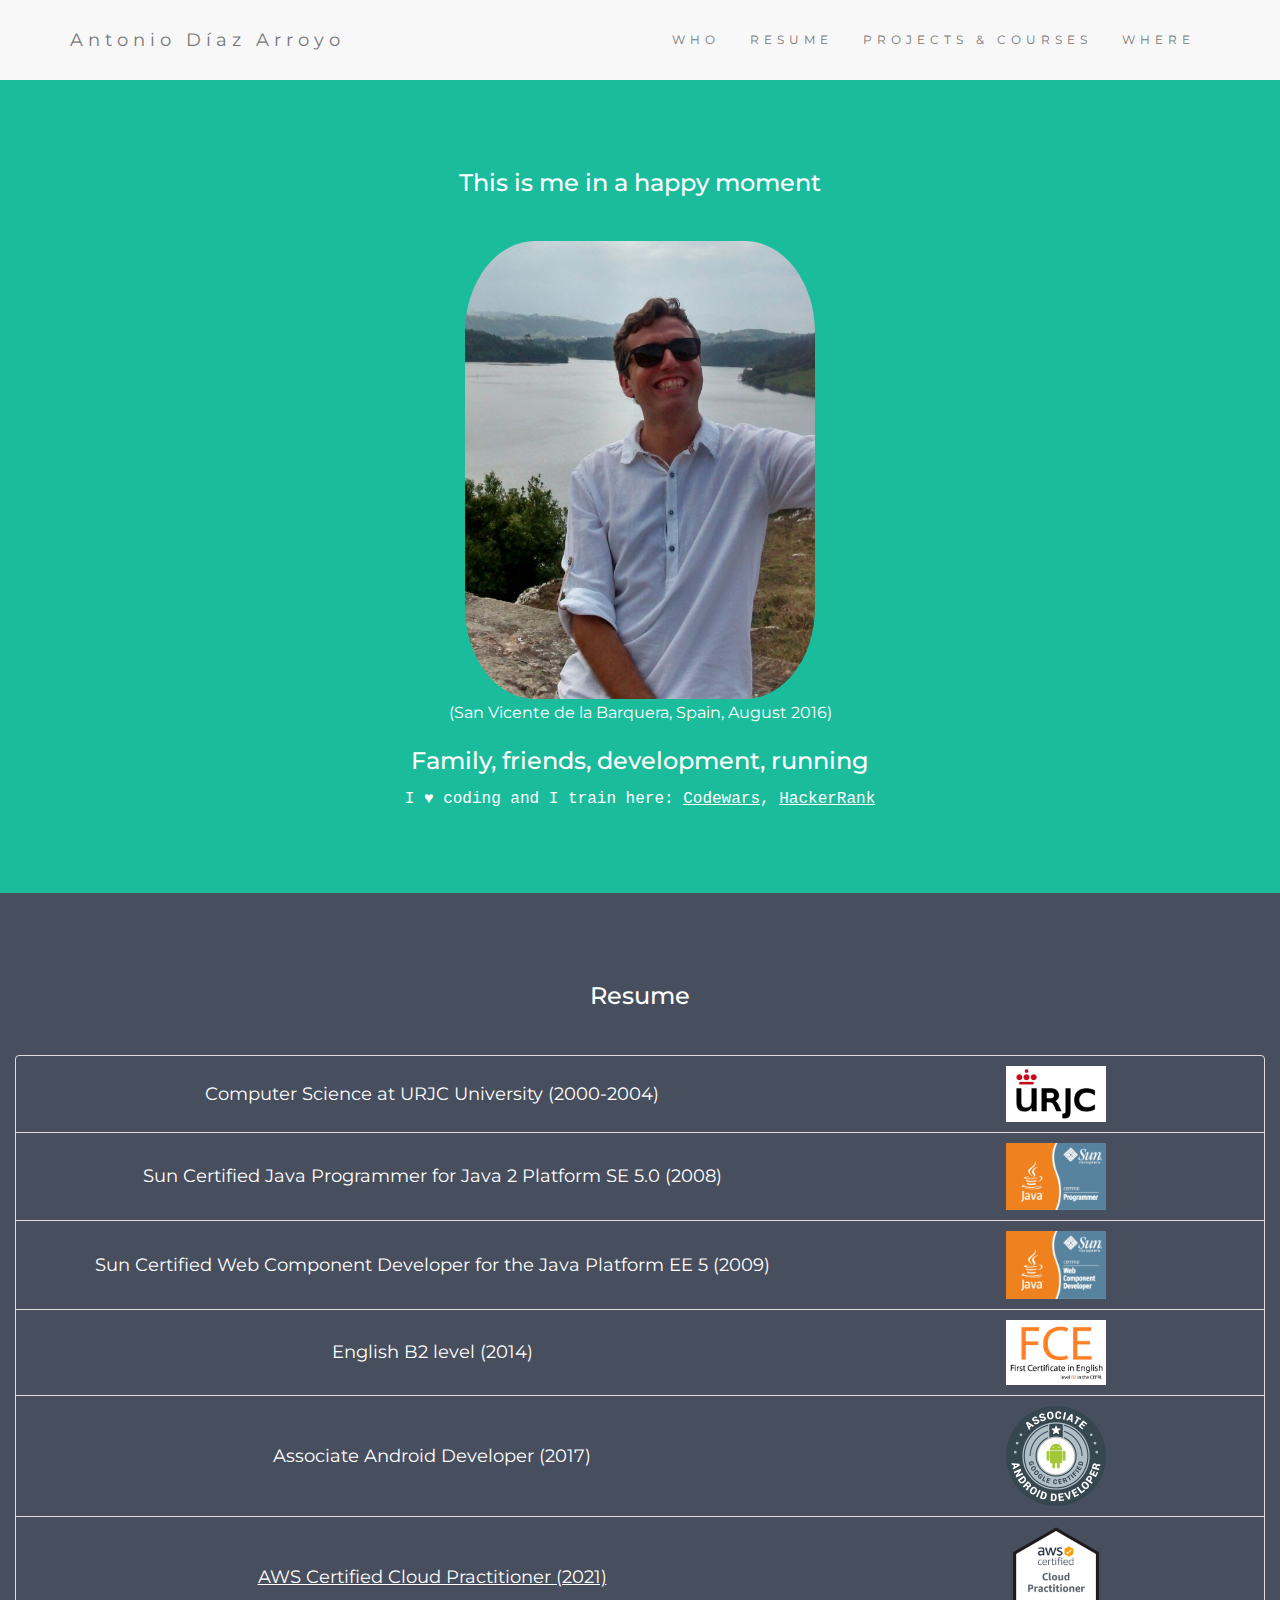
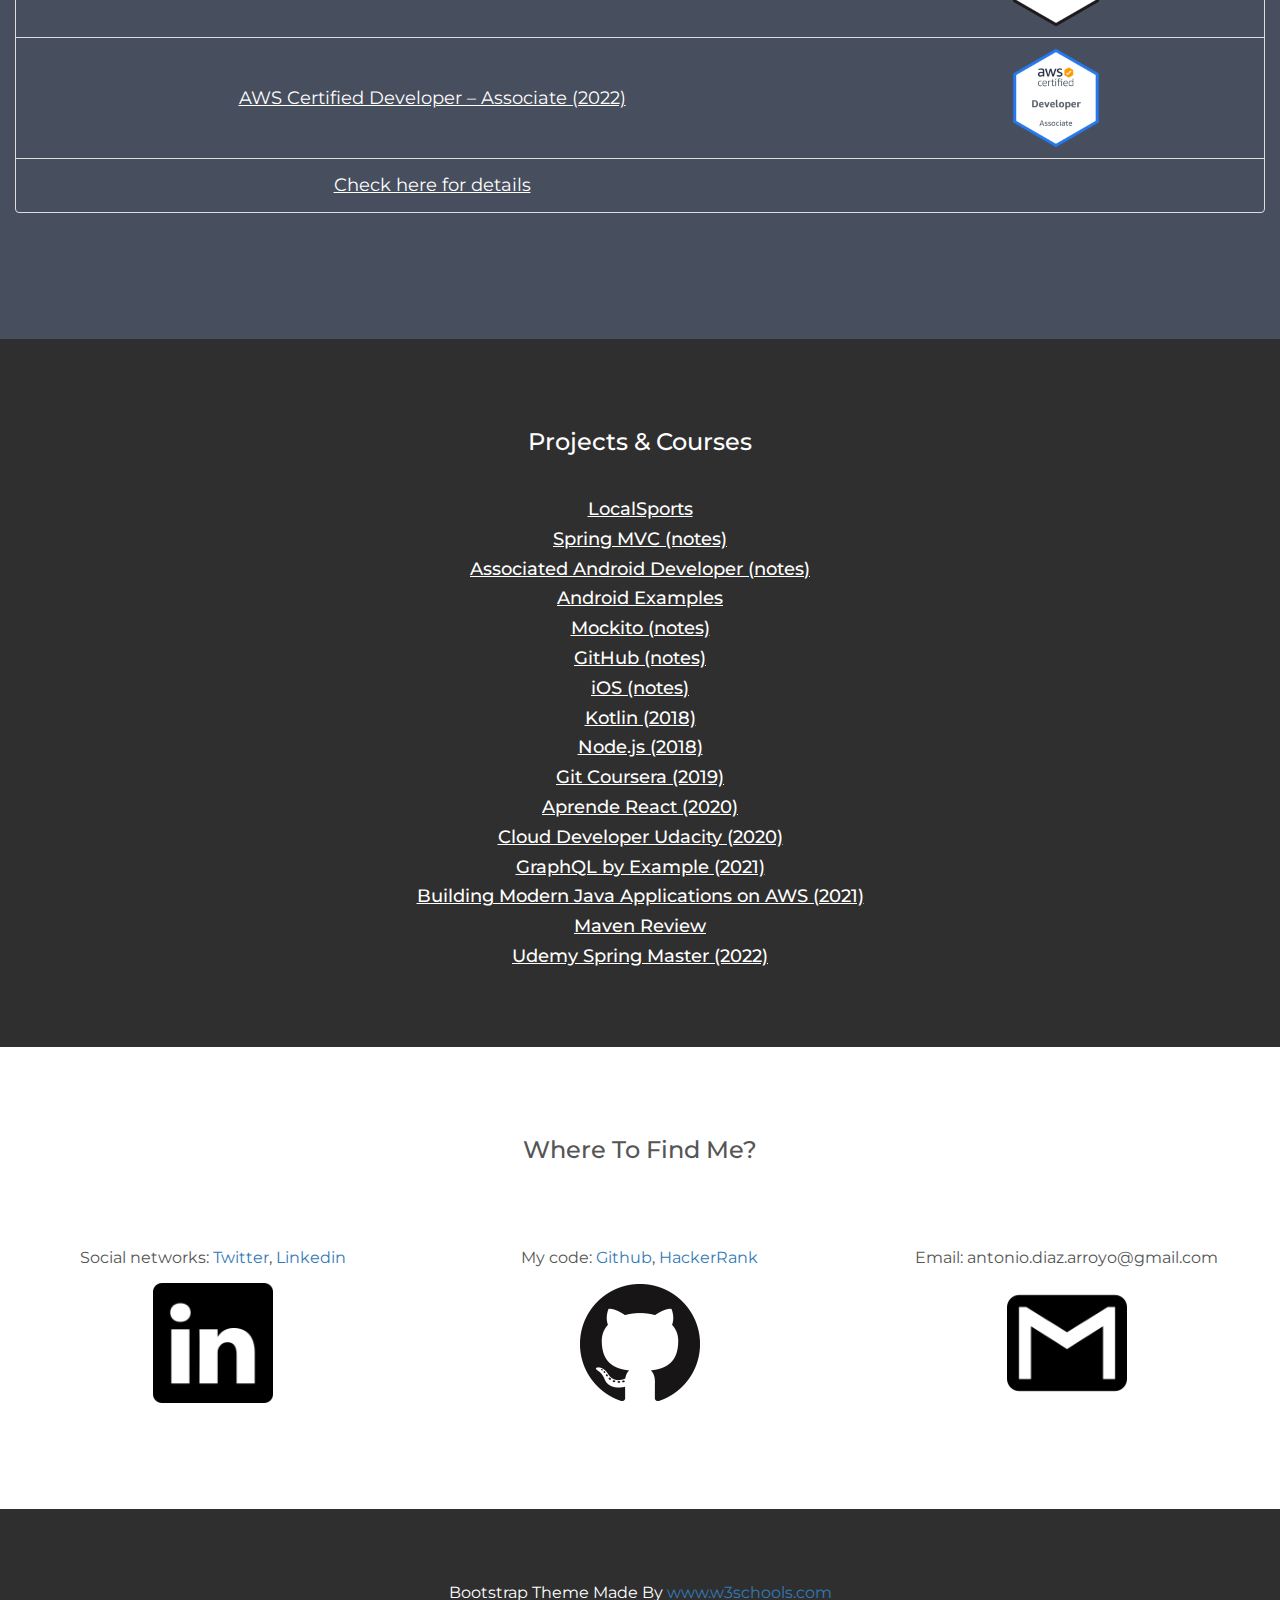
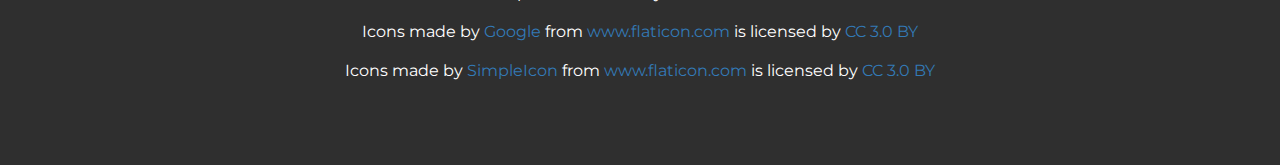
==== index.html @ 467b81cf "fix udemy spring master link" ====
<!DOCTYPE html>
<html lang="en">

<head>
    <!-- Theme Made By www.w3schools.com - No Copyright -->
    <title>Antonio Díaz Arroyo Website</title>
    <script async src="//pagead2.googlesyndication.com/pagead/js/adsbygoogle.js"></script>
    <script>
    (adsbygoogle = window.adsbygoogle || []).push({
        google_ad_client: "ca-pub-6123721817433371",
        enable_page_level_ads: true
    });
    </script>
    <meta charset="utf-8">
    <meta name="viewport" content="width=device-width, initial-scale=1">
    <link rel="stylesheet" href="https://maxcdn.bootstrapcdn.com/bootstrap/3.3.7/css/bootstrap.min.css">
    <link href="https://fonts.googleapis.com/css?family=Montserrat" rel="stylesheet">
    <script src="https://ajax.googleapis.com/ajax/libs/jquery/3.2.1/jquery.min.js"></script>
    <script src="https://maxcdn.bootstrapcdn.com/bootstrap/3.3.7/js/bootstrap.min.js"></script>
    <link rel="stylesheet" type="text/css" href="styles.css">
</head>

<body>
    <!-- Navbar -->
    <nav class="navbar navbar-default">
        <div class="container">
            <div class="navbar-header">
                <button type="button" class="navbar-toggle" data-toggle="collapse" data-target="#myNavbar">
                    <span class="icon-bar"></span>
                    <span class="icon-bar"></span>
                    <span class="icon-bar"></span>
                </button>
                <a class="navbar-brand" href="#">Antonio Díaz Arroyo</a>
            </div>
            <div class="collapse navbar-collapse" id="myNavbar">
                <ul class="nav navbar-nav navbar-right">
                    <li><a href="#div_who">WHO</a></li>
                    <li><a href="#div_what">RESUME</a></li>
                    <li><a href="#div_projects">PROJECTS & COURSES</a></li>
                    <li><a href="#div_where">WHERE</a></li>
                </ul>
            </div>
        </div>
    </nav>
    <!-- First Container -->
    <div id="div_who" class="container-fluid bg-1 text-center white_links">
        <h3 class="margin">This is me in a happy moment</h3>
        <img src="images/profile_picture.jpg" class="img-responsive img-circle margin"
             style="display:inline; border-radius: 20%; margin-bottom: 0px"
             width="350" height="350">
        <br>
        <p>(San Vicente de la Barquera, Spain, August 2016)</p>
        <h3>Family, friends, development, running</h3>
        <p style="font-family: 'Courier New'">
            I &hearts; coding and I train here: <a href="https://www.codewars.com/users/AntonioDiaz">Codewars</a>, <a href="https://www.hackerrank.com/a_diaz">HackerRank</a>
        </p>
    </div>
    <!-- Second Container -->
    <div id="div_what" class="container-fluid bg-2 text-center white_links">
        <h3 class="margin">Resume</h3>
        <ul class="list-group resume_font">
            <li class="list-group-item cv_list">
                <div class="row div_center">
                    <div class="col-sm-8">
                        Computer Science at URJC University (2000-2004)
                    </div>
                    <div class="col-sm-4">
                        <img src="images/urjc.png" class="img-responsive center-block" width="100px">
                    </div>
                </div>
            </li>
            <li class="list-group-item cv_list">
                <div class="row div_center">
                    <div class="col-sm-8">
                        Sun Certified Java Programmer for Java 2 Platform SE 5.0 (2008)
                    </div>
                    <div class="col-sm-4">
                        <a href="https://drive.google.com/open?id=0B4-1O-gXP830VDY4TW5RZGx3Z3M" target="_blank">
                            <img src="images/java_cert_prog.bmp" class="img-responsive center-block" width="100px">
                        </a>
                    </div>
                </div>
            </li>
            <li class="list-group-item cv_list">
                <div class="row div_center">
                    <div class="col-sm-8">
                        Sun Certified Web Component Developer
                        for the Java Platform EE 5 (2009)
                    </div>
                    <div class="col-sm-4">
                        <a href="https://drive.google.com/open?id=0B4-1O-gXP830SGJudm5mZGZlOFk" target="_blank">
                            <img src="images/java_cert_web_comp_dev.bmp" class="img-responsive center-block" width="100px">
                        </a>
                    </div>
                </div>
            </li>
            <li class="list-group-item cv_list">
                <div class="row div_center">
                    <div class="col-sm-8">
                        English B2 level (2014)
                    </div>
                    <div class="col-sm-4">
                        <img src="images/fce.png" class="img-responsive center-block" width="100px">
                    </div>
                </div>
            </li>
            <li class="list-group-item cv_list">
                <div class="row div_center">
                    <div class="col-sm-8">
                        Associate Android Developer (2017)
                    </div>
                    <div class="col-sm-4">
                        <a href="http://bcert.me/suwfwzlp" target="_blank">
                            <img src="images/assciate_android_developer.png" class="img-responsive center-block" width="100px">
                        </a>
                    </div>
                </div>
            </li>
            <li class="list-group-item cv_list">
                <div class="row div_center">
                    <div class="col-sm-8">
                        <a href="https://www.credly.com/badges/2a032799-9e9b-44e2-b379-be93ff7121c8/public_url">AWS Certified Cloud Practitioner (2021)</a>
                    </div>
                    <div class="col-sm-4">
                        <img src="images/aws-certified-cloud-practitioner.png" class="img-responsive center-block" width="100px">
                    </div>
                </div>
            </li>
            <li class="list-group-item cv_list">
                <div class="row div_center">
                    <div class="col-sm-8">
                        <a href="https://www.credly.com/badges/4427da2f-9405-4e1a-80cd-5ffe553f4848/public_url">AWS Certified Developer – Associate (2022)</a>
                    </div>
                    <div class="col-sm-4">
                        <img src="images/aws-certified-developer-associate.png" class="img-responsive center-block" width="100px">
                    </div>
                </div>
            </li>
            <li class="list-group-item cv_list">
                <div class="row div_center">
                    <div class="col-sm-8">
                        <a href="cv.pdf">Check here for details</a>
                    </div>
                    <div class="col-sm-4">
                        &nbsp;
                    </div>
                </div>
            </li>                      
        </ul>
        <br>
    </div>
    <!-- Container Projects (Grid) -->
    <div id="div_projects" class="container-fluid bg-projects text-center white_links">
        <h3 class="margin text-center">Projects & Courses</h3>
        <p class="margin_block">
            <h4><a href="LocalSports/index.html">LocalSports</a></h4>
            <h4><a href="https://github.com/AntonioDiaz/examples.spring.mvc/wiki">Spring MVC (notes)</a></h4>
            <h4><a href="https://docs.google.com/document/d/e/2PACX-1vRxyKz7JZr70fvjS-gMFJjdcSfFUg64CRs3XLpKIygWcyyKo75hzY0Xgymzr8i7oaagCOzqo6fOFj4Y/pub">Associated Android Developer (notes)</a></h4>
            <h4><a href="https://docs.google.com/document/d/e/2PACX-1vSgL2GRO6WCUCGNZxjcmLeSZcXKY33s7leLYFCTfwX3MXFtWmH7D2EjUzKc26t--ewJURPYFoyOQOob/pub">Android Examples</a></h4>
            <h4><a href="https://github.com/AntonioDiaz/mockito.tutorial">Mockito (notes)</a></h4>
            <h4><a href="https://docs.google.com/document/d/12-YMEqn2FN8yHJ0V6eQAyJEPsJybO87DR8tXx3xfuhI/pub">GitHub (notes)</a></h4>
            <h4><a href="https://docs.google.com/document/d/e/2PACX-1vTCp4U8qLULc7-Vye6Fs0Icb41n-fr9v-P-wMENNqYOsFaaMl7x-lCky5YWKJyRJE27Nh3bomVxE5FB/pub">iOS (notes)</a></h4>
            <h4><a href="https://github.com/AntonioDiaz/kotlin_udacity">Kotlin (2018)</a></h4>
            <h4><a href="https://github.com/AntonioDiaz/Curso-Node.js-para-desarrolladores-Front-end_ed5/blob/master/README.md">Node.js (2018)</a></h4>
            <h4><a href="https://github.com/AntonioDiaz/antoniodiaz.github.io/blob/master/notes/coursera_git.md">Git Coursera (2019)</a>
            <h4><a href="https://github.com/AntonioDiaz/aprende_react/blob/master/README.md">Aprende React (2020)</a>
            <h4><a href="https://github.com/AntonioDiaz/cloud_developer/blob/master/README.md">Cloud Developer Udacity (2020)</a>
            <h4><a href="https://github.com/AntonioDiaz/graphql_by_example">GraphQL by Example (2021)</a>
            <h4><a href="https://github.com/AntonioDiaz/coursera_aws">Building Modern Java Applications on AWS (2021)</a></h4>
            <h4><a href="https://github.com/AntonioDiaz/antoniodiaz.github.io/blob/master/notes/maven.md">Maven Review</a></h4>
            <h4><a href="https://github.com/AntonioDiaz/antoniodiaz.github.io/blob/master/notes/udemy_spring_master.md">Udemy Spring Master (2022)</a></h4>            
        </p>
    </div>
    <!-- Third Container (Grid) -->
    <div id="div_where" class="container-fluid bg-3 text-center">
        <h3 class="margin">Where To Find Me?</h3>
        <br>
        <div class="row">
            <div class="col-sm-4 text-center">
                <p>
                    Social networks: <a href="https://twitter.com/dev_adiaz" target="_blank">Twitter</a>, <a href="https://www.linkedin.com/in/antonio-dev/" target="_blank">Linkedin</a>
                </p>
                <a href="https://www.linkedin.com/in/antonio-dev/" target="_blank"><img src="images/linkedin-logo.png" style="width:120px" alt="Image"></a>
                <br>
                <br>
            </div>
            <div class="col-sm-4">
                <p>My code: <a href="https://github.com/AntonioDiaz" target="_blank">Github</a>, <a href="https://www.hackerrank.com/a_diaz" target="_blank">HackerRank</a></p>
                <a href="https://github.com/AntonioDiaz" target="_blank"><img src="images/Octocat.png" style="width:120px" alt="Image"></a>
                <br>
                <br>
            </div>
            <div class="col-sm-4">
                <p>Email: antonio.diaz.arroyo@gmail.com</p>
                    <img src="images/gmail-logo.png" style="width:120px" alt="Image">
                <br>
                <br>
            </div>
        </div>
    </div>
    <!-- Footer -->
    <footer class="container-fluid bg-4 text-center">
        <p>Bootstrap Theme Made By <a href="https://www.w3schools.com">www.w3schools.com</a></p>
        <p>Icons made by <a href="https://www.flaticon.com/authors/google" title="Google">Google</a> from <a href="https://www.flaticon.com/" title="Flaticon">www.flaticon.com</a> is licensed by <a href="http://creativecommons.org/licenses/by/3.0/" title="Creative
  Commons BY 3.0" target="_blank">CC 3.0 BY</a></p>
        <p>Icons made by <a href="https://www.flaticon.com/authors/simpleicon" title="SimpleIcon">SimpleIcon</a> from <a href="https://www.flaticon.com/" title="Flaticon">www.flaticon.com</a> is licensed by <a href="http://creativecommons.org/licenses/by/3.0/" title="Creative Commons BY 3.0" target="_blank">CC 3.0 BY</a></p>
    </footer>
</body>

</html>
---- styles.css ----
body {
        font: 20px Montserrat, sans-serif;
        line-height: 1.8;
        color: #f5f6f7;
    }

    p {
        font-size: 16px;
    }

    .margin {
        margin-bottom: 45px;
    }

    .margin_block {
        margin-left: 5%;
        margin-right: 5%;
    }

    .bg-1 {
        background-color: #1abc9c;
        /* Green */
        color: #ffffff;
    }

     .bg-1_localsports {
        background-color: #0061a8;
        /* Green */
        color: #ffffff;
    }

    .bg-2 {
        background-color: #474e5d;
        /* Dark Blue */
        color: #ffffff;
    }

    .bg-3 {
        background-color: #ffffff;
        /* White */
        color: #555555;
    }

    .bg-4 {
        background-color: #2f2f2f;
        /* Black Gray */
        color: #fff;
    }

    .bg-projects {
        background-color: #2f2f2f;
        /* Black Gray */
        color: #fff;
    }

    .container-fluid {
        padding-top: 70px;
        padding-bottom: 70px;
    }

    .navbar {
        padding-top: 15px;
        padding-bottom: 15px;
        border: 0;
        border-radius: 0;
        margin-bottom: 0;
        font-size: 12px;
        letter-spacing: 5px;
    }

    .navbar-nav li a:hover {
        color: #1abc9c !important;
    }

    .resume_font {
        font-size: large;
    }

    .white_links a:link {
        color: #ffffff;
        background-color: transparent;
        text-decoration: underline;
    }

    .white_links a:visited {
        color: #ffffff;
        background-color: transparent;
        text-decoration: underline;
    }

    .white_links a:hover {
        color: #ffffff;
        background-color: transparent;
        text-decoration: underline;
    }

    .white_links a:active {
        color: #ffffff;
        background-color: transparent;
        text-decoration: underline;
    }

    .cv_list {
        background-color: transparent;
    }

    .image_centered {
        margin-left: auto; margin-right: auto; display: block;
    }

    .div_center {
        display: flex;
        align-items: center;
    }
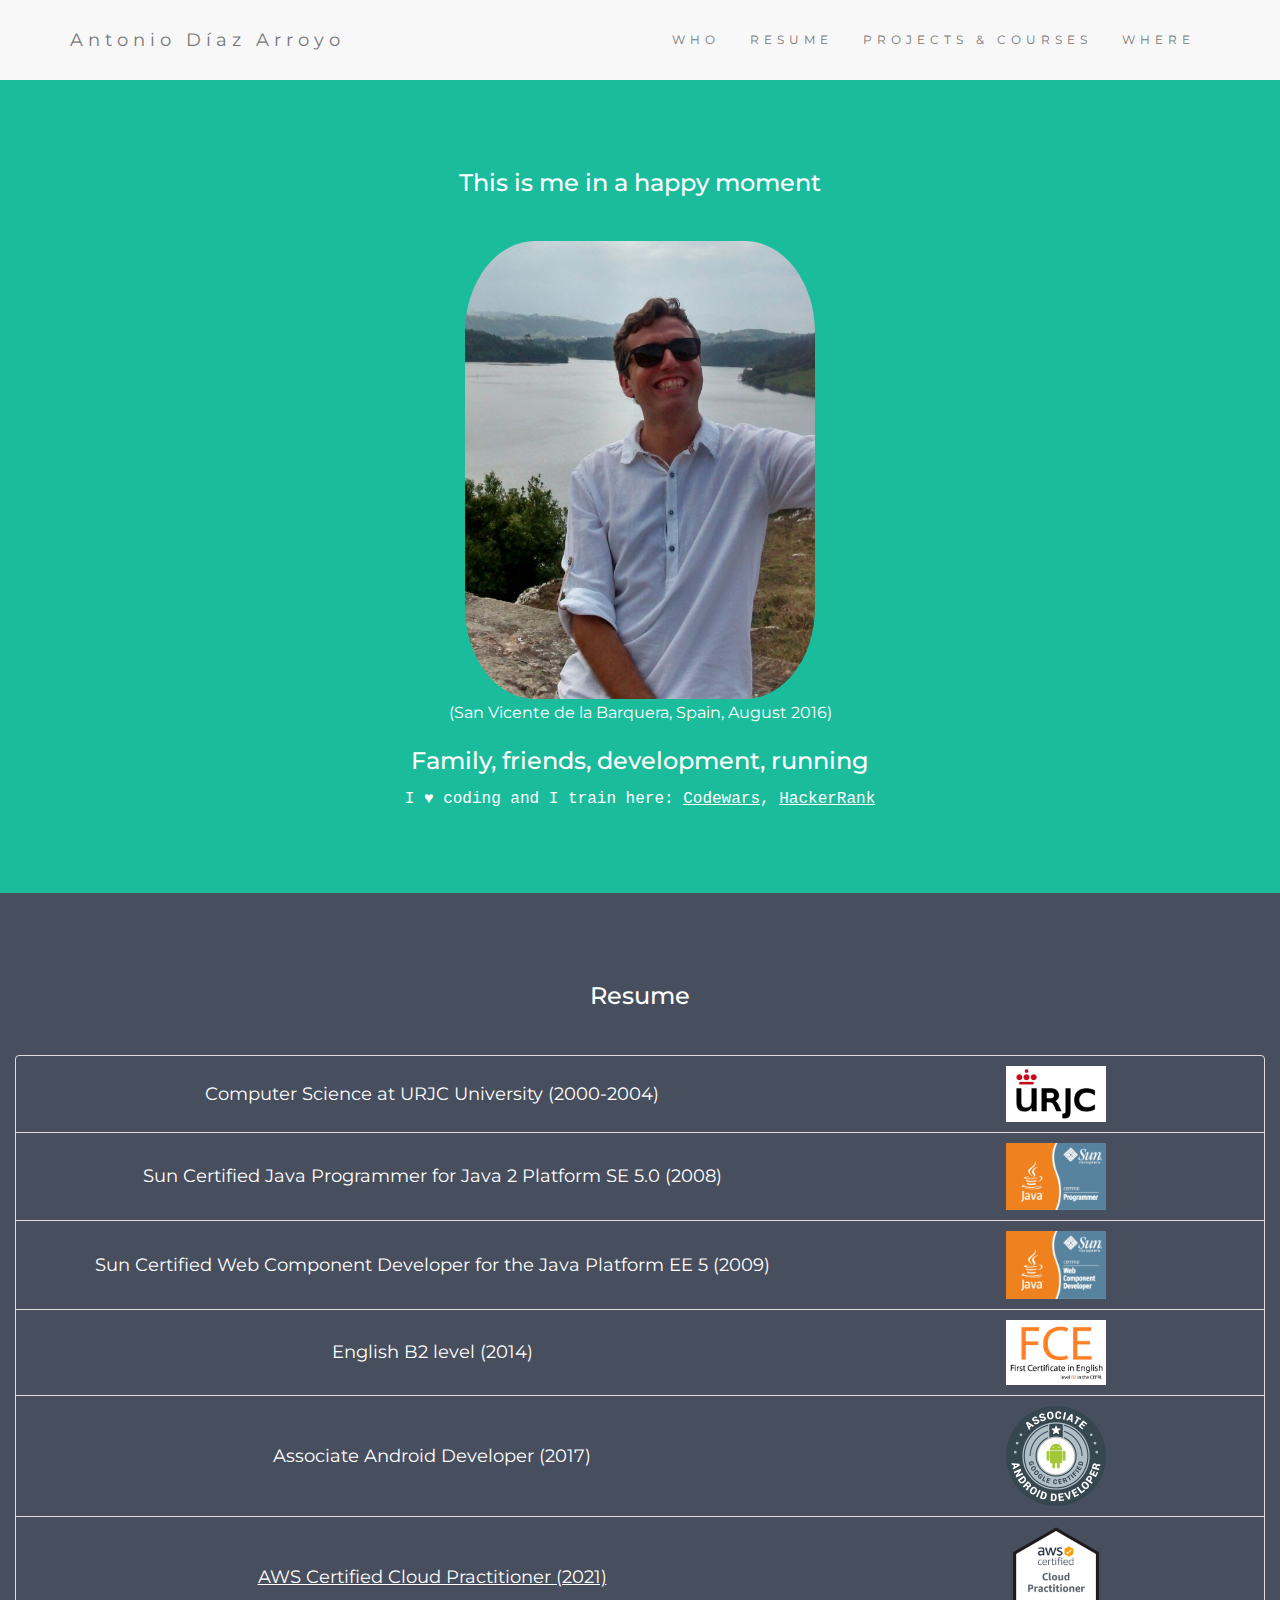
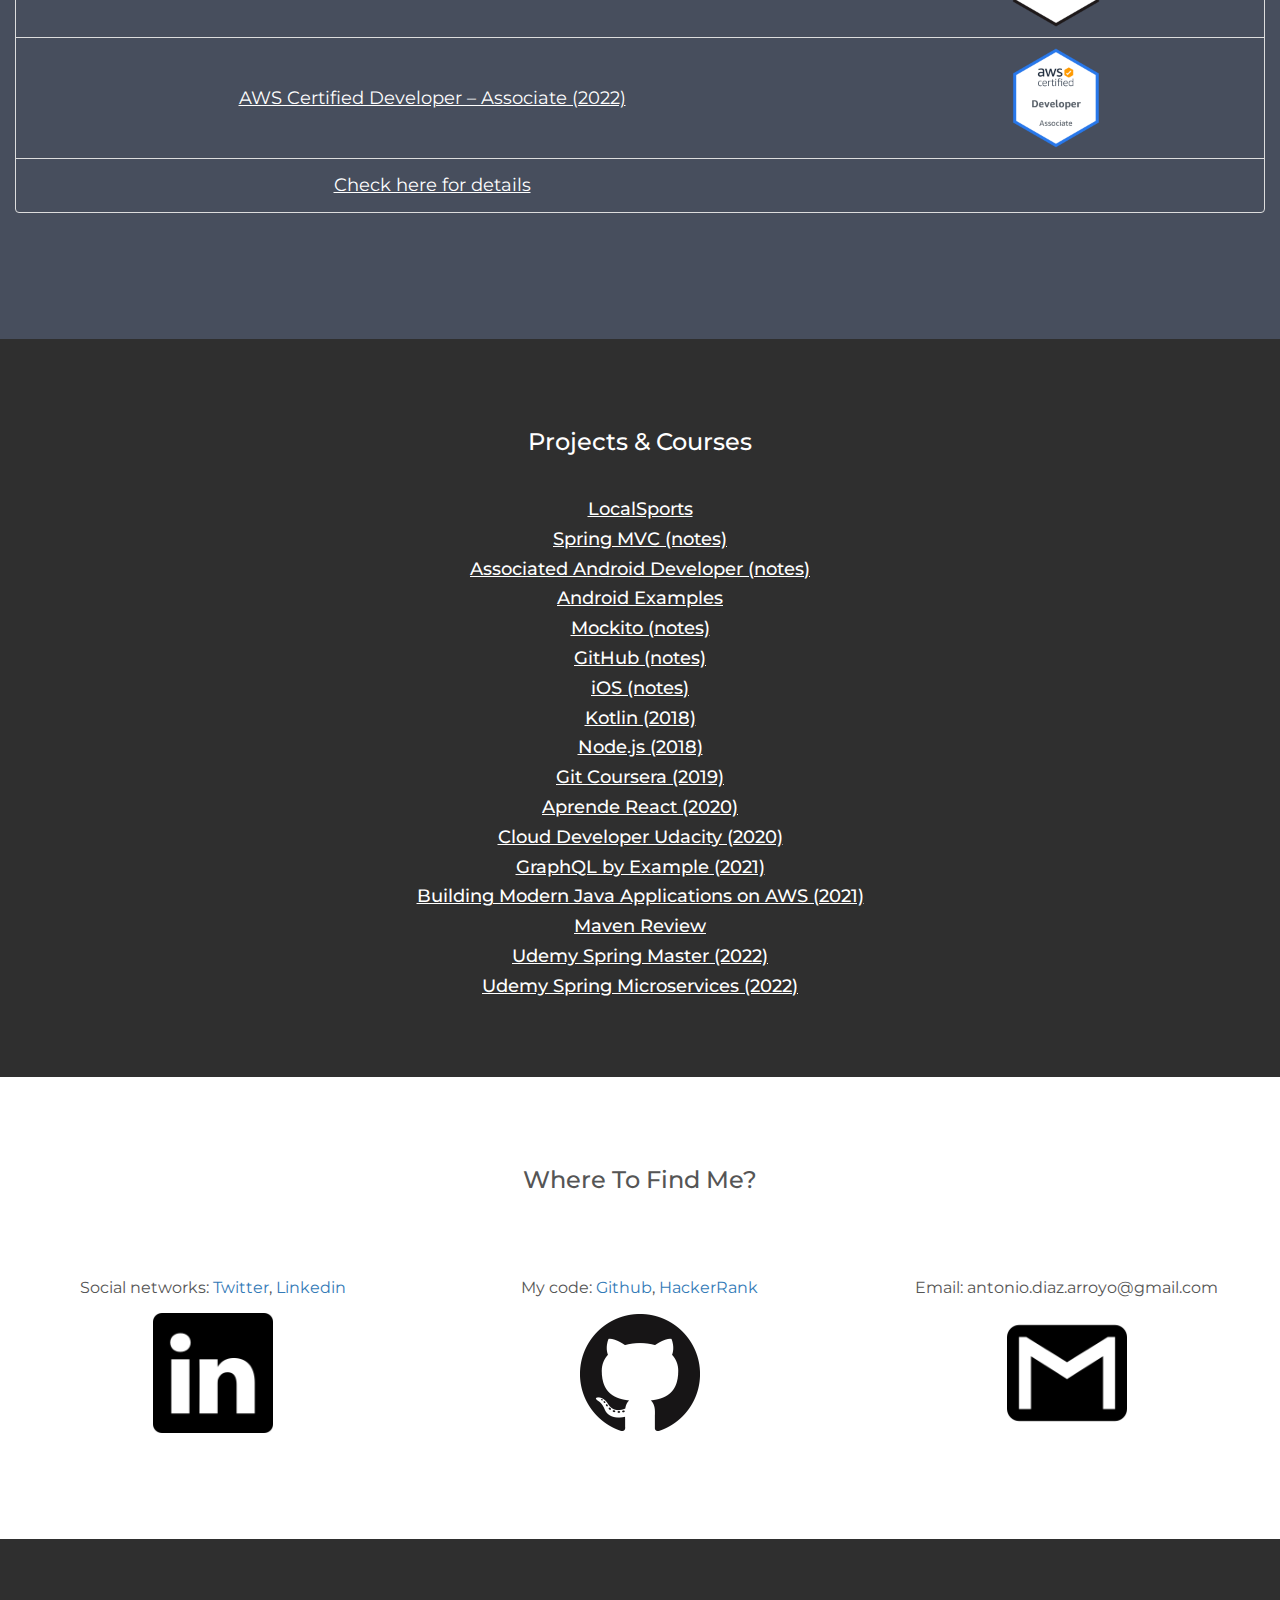
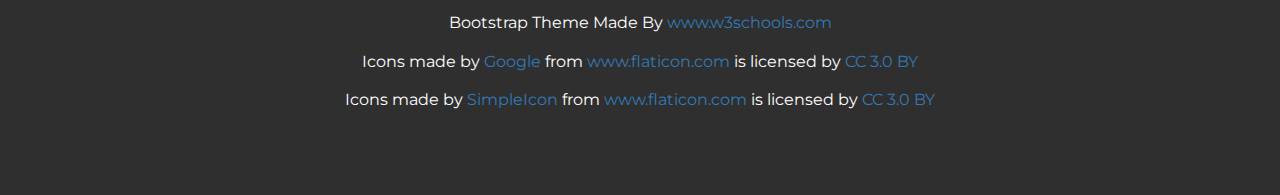
==== commit 8ca0f84f: "add udemy microservices course" ====
--- a/index.html
+++ b/index.html
@@ -168,7 +168,8 @@
             <h4><a href="https://github.com/AntonioDiaz/graphql_by_example">GraphQL by Example (2021)</a>
             <h4><a href="https://github.com/AntonioDiaz/coursera_aws">Building Modern Java Applications on AWS (2021)</a></h4>
             <h4><a href="https://github.com/AntonioDiaz/antoniodiaz.github.io/blob/master/notes/maven.md">Maven Review</a></h4>
-            <h4><a href="https://github.com/AntonioDiaz/antoniodiaz.github.io/blob/master/notes/udemy_spring_master.md">Udemy Spring Master (2022)</a></h4>            
+            <h4><a href="https://github.com/AntonioDiaz/antoniodiaz.github.io/blob/master/notes/udemy_spring_master.md">Udemy Spring Master (2022)</a></h4>
+            <h4><a href="https://github.com/AntonioDiaz/antoniodiaz.github.io/blob/master/notes/udemy_spring_microservices.md">Udemy Spring Microservices (2022)</a></h4>
         </p>
     </div>
     <!-- Third Container (Grid) -->
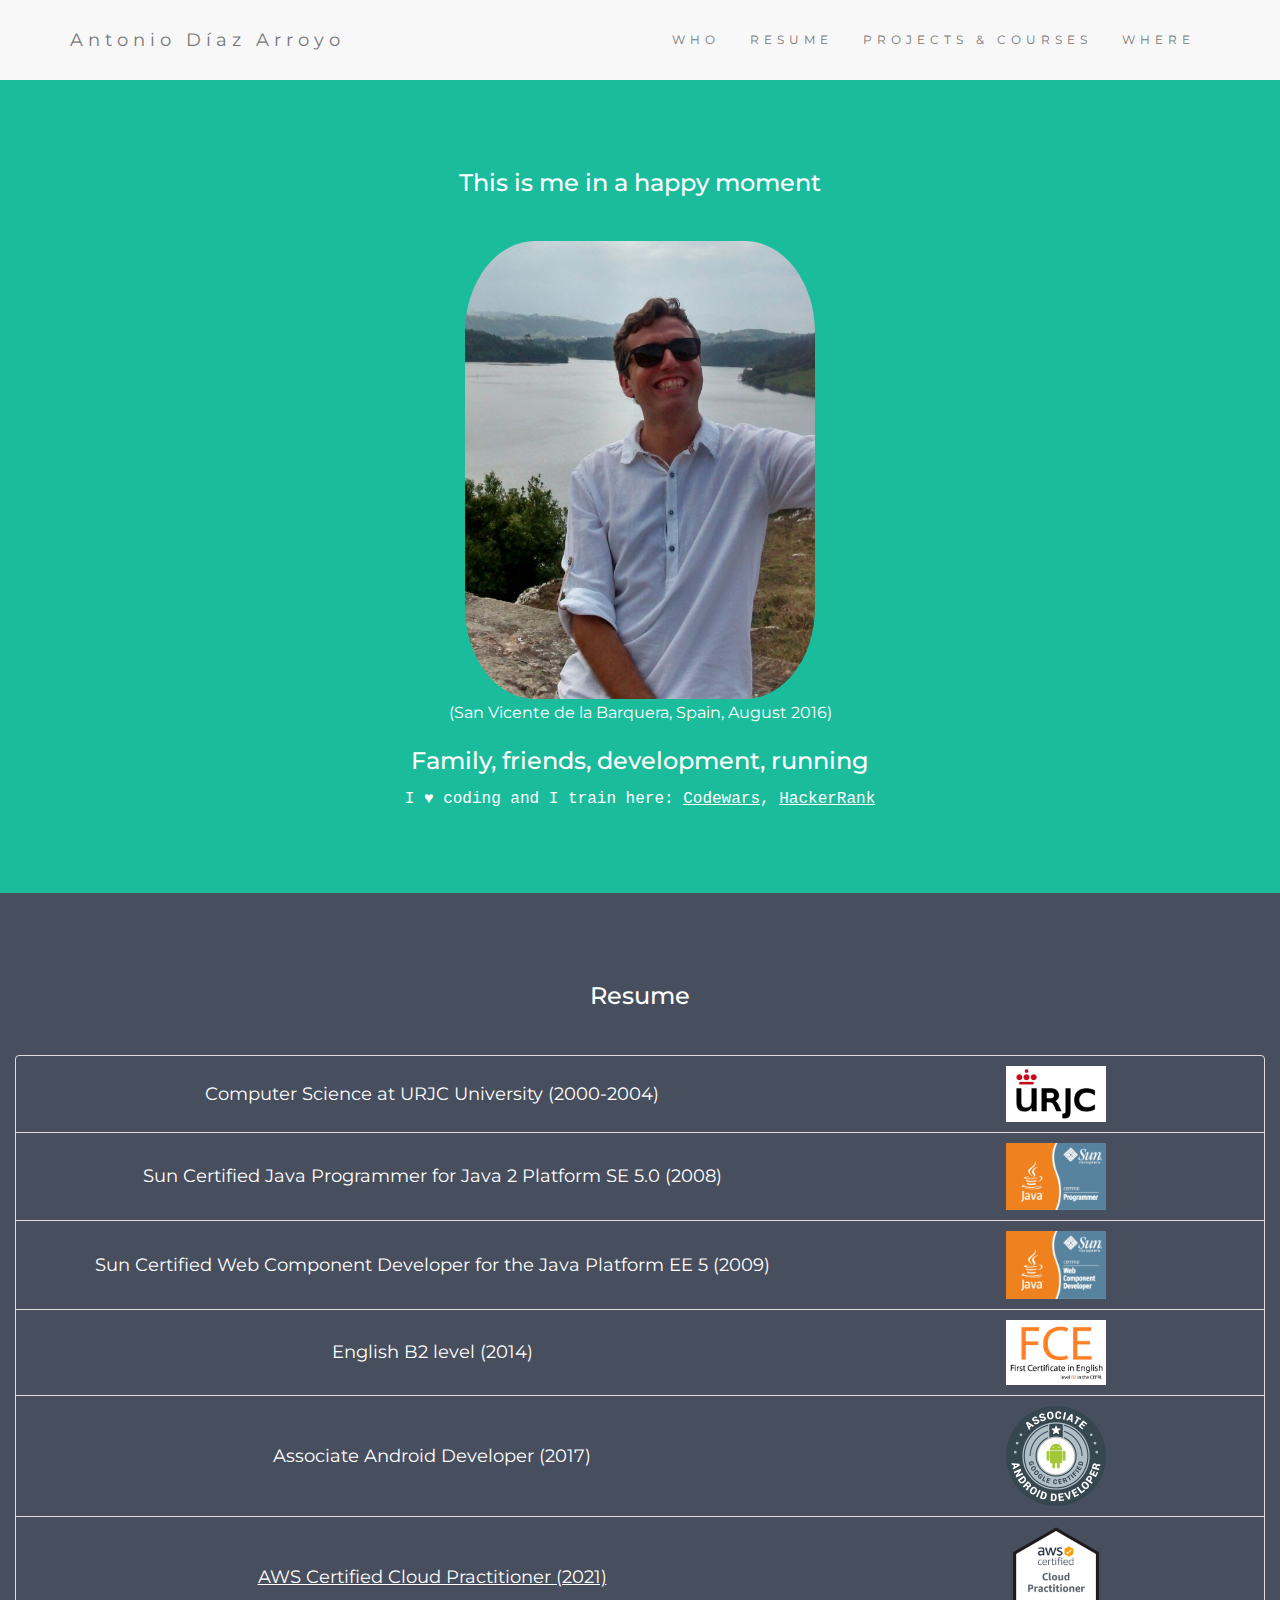
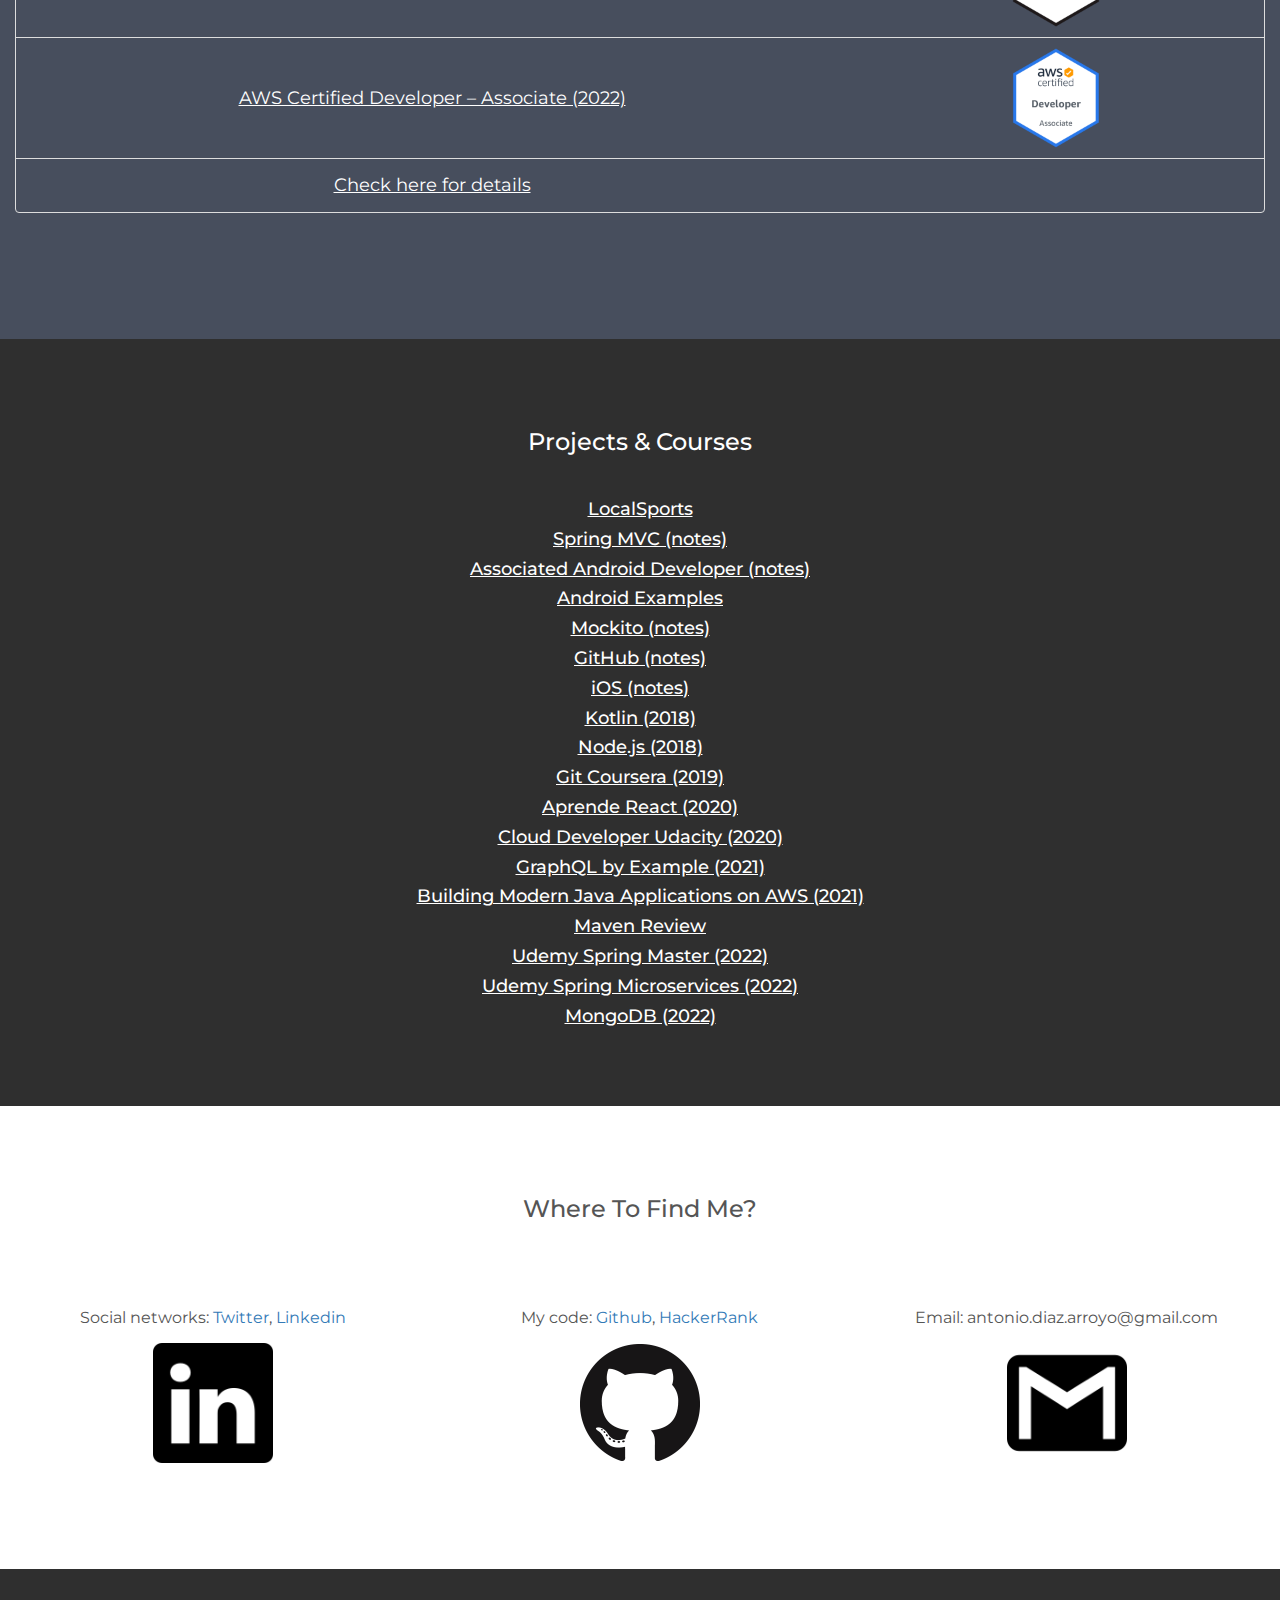
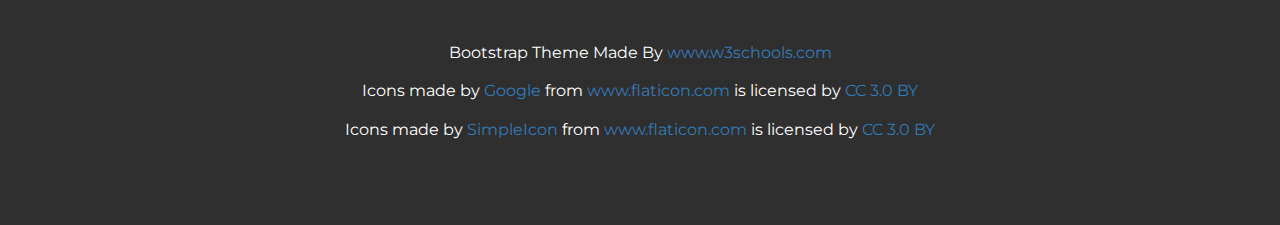
==== commit 1bbe10ad: "add mongo link" ====
--- a/index.html
+++ b/index.html
@@ -170,6 +170,7 @@
             <h4><a href="https://github.com/AntonioDiaz/antoniodiaz.github.io/blob/master/notes/maven.md">Maven Review</a></h4>
             <h4><a href="https://github.com/AntonioDiaz/antoniodiaz.github.io/blob/master/notes/udemy_spring_master.md">Udemy Spring Master (2022)</a></h4>
             <h4><a href="https://github.com/AntonioDiaz/antoniodiaz.github.io/blob/master/notes/udemy_spring_microservices.md">Udemy Spring Microservices (2022)</a></h4>
+            <h4><a href="https://github.com/AntonioDiaz/playing_mongodb">MongoDB (2022)</a></h4>  
         </p>
     </div>
     <!-- Third Container (Grid) -->
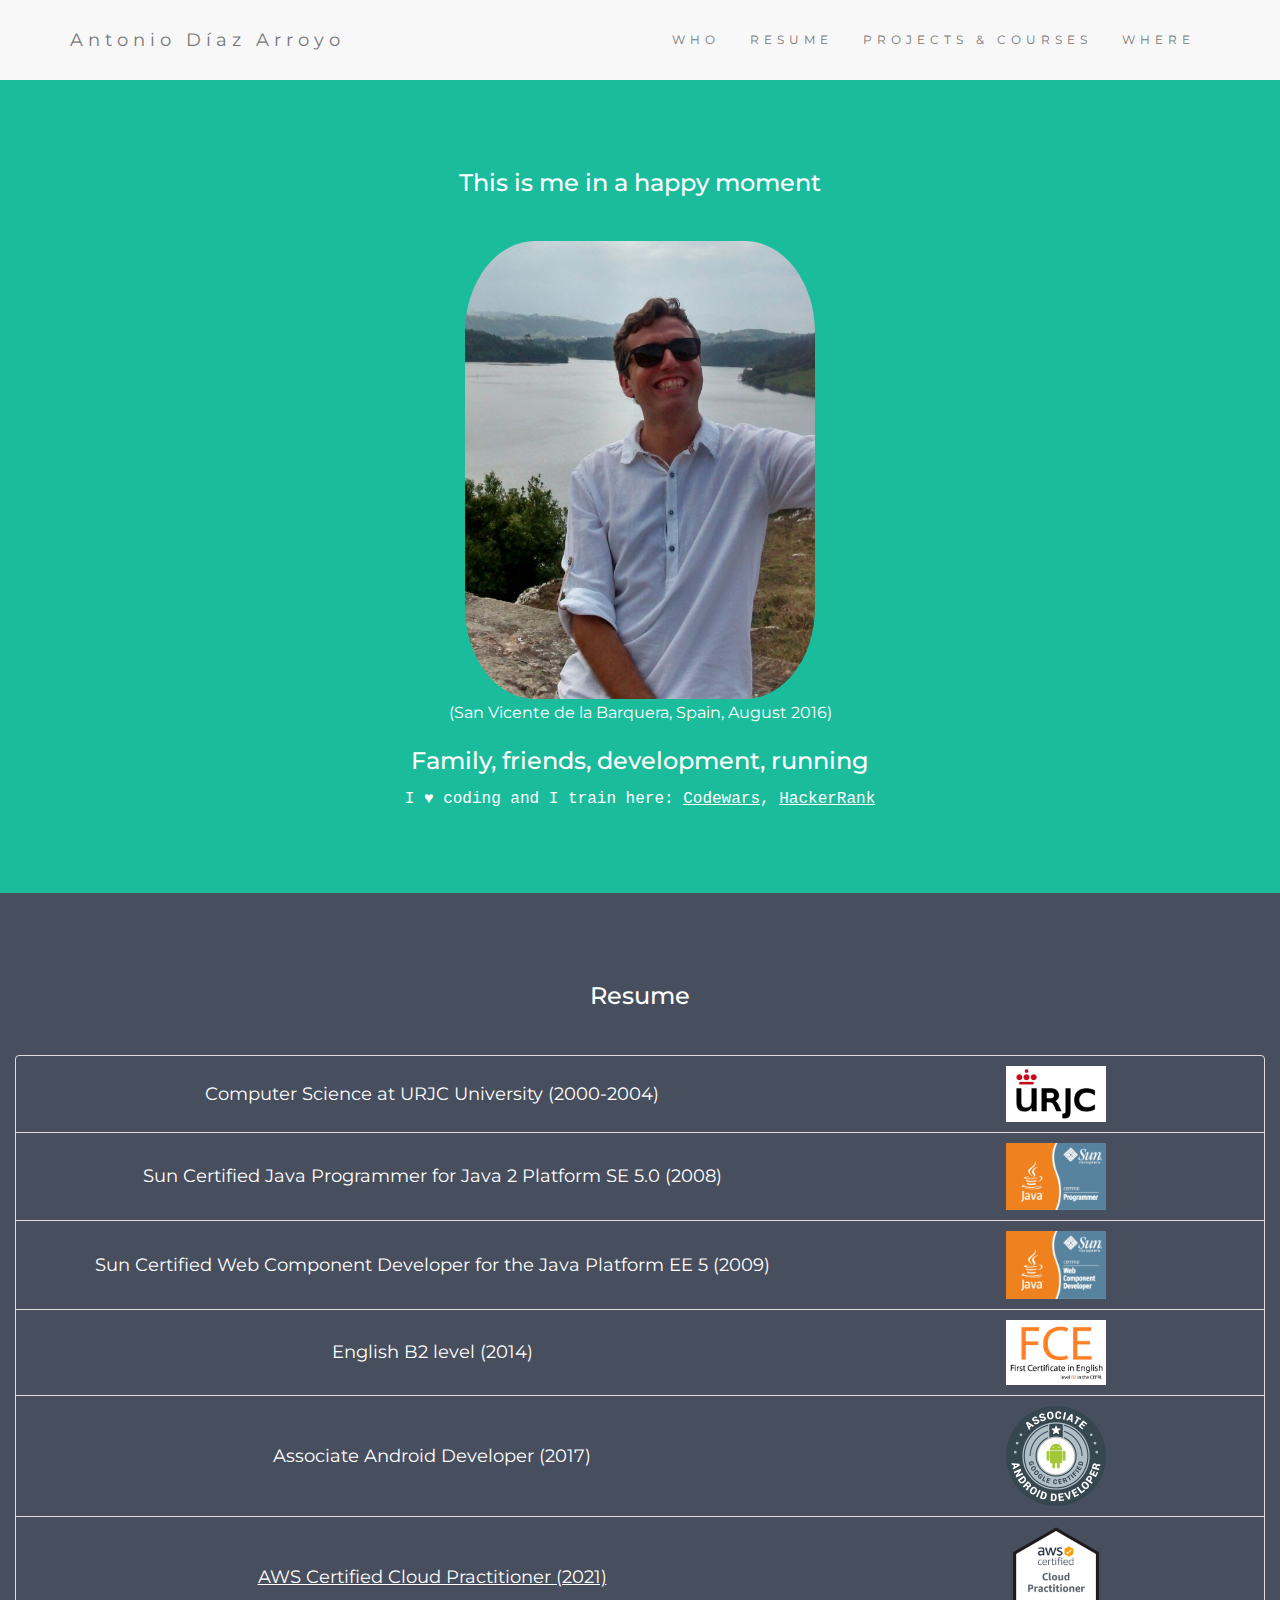
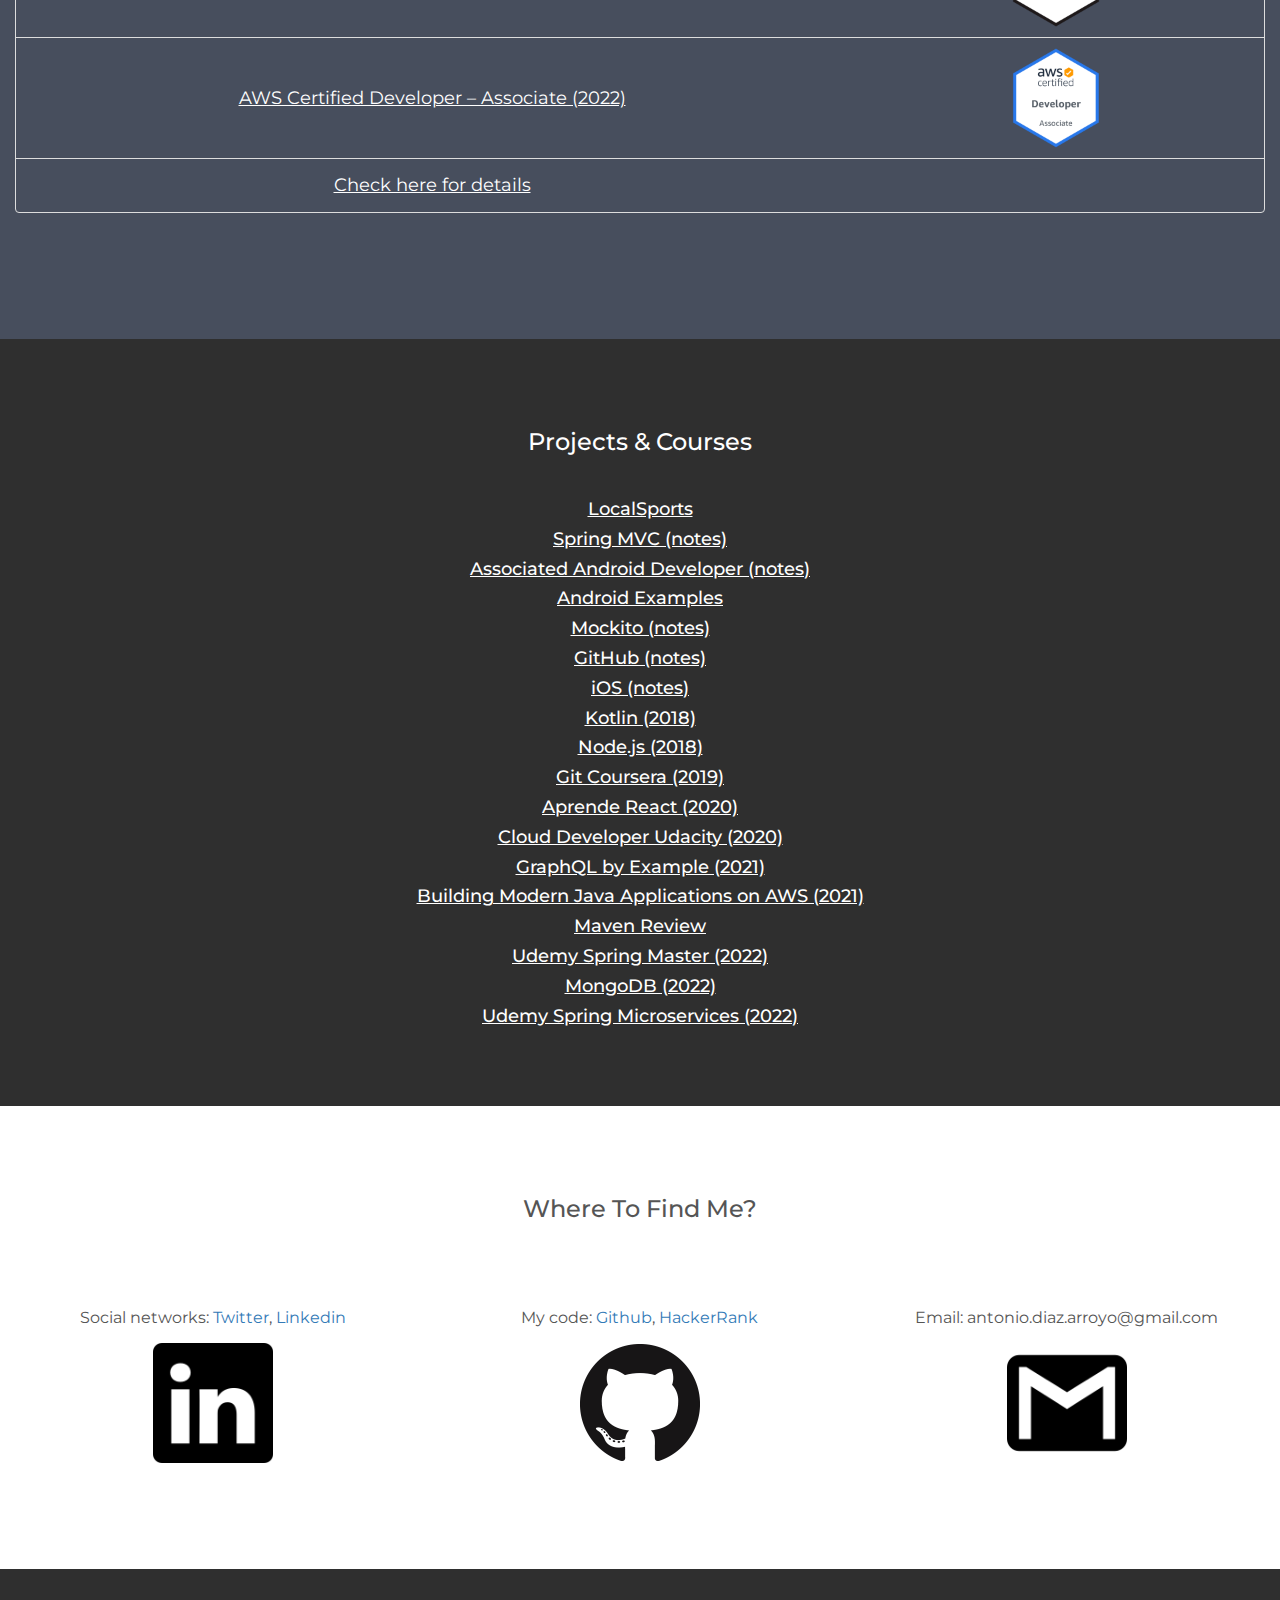
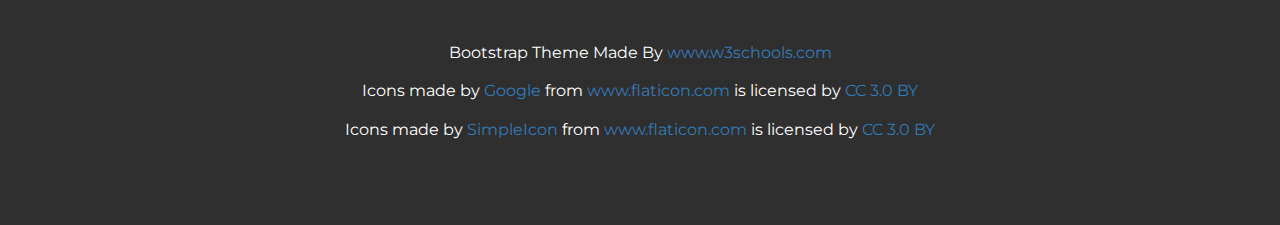
==== commit 558b4085: "update microservices notes" ====
--- a/index.html
+++ b/index.html
@@ -169,8 +169,8 @@
             <h4><a href="https://github.com/AntonioDiaz/coursera_aws">Building Modern Java Applications on AWS (2021)</a></h4>
             <h4><a href="https://github.com/AntonioDiaz/antoniodiaz.github.io/blob/master/notes/maven.md">Maven Review</a></h4>
             <h4><a href="https://github.com/AntonioDiaz/antoniodiaz.github.io/blob/master/notes/udemy_spring_master.md">Udemy Spring Master (2022)</a></h4>
-            <h4><a href="https://github.com/AntonioDiaz/antoniodiaz.github.io/blob/master/notes/udemy_spring_microservices.md">Udemy Spring Microservices (2022)</a></h4>
-            <h4><a href="https://github.com/AntonioDiaz/playing_mongodb">MongoDB (2022)</a></h4>  
+            <h4><a href="https://github.com/AntonioDiaz/playing_mongodb">MongoDB (2022)</a></h4>
+            <h4><a href="https://github.com/AntonioDiaz/playing_spring_microservices#readme">Udemy Spring Microservices (2022)</a></h4>  
         </p>
     </div>
     <!-- Third Container (Grid) -->
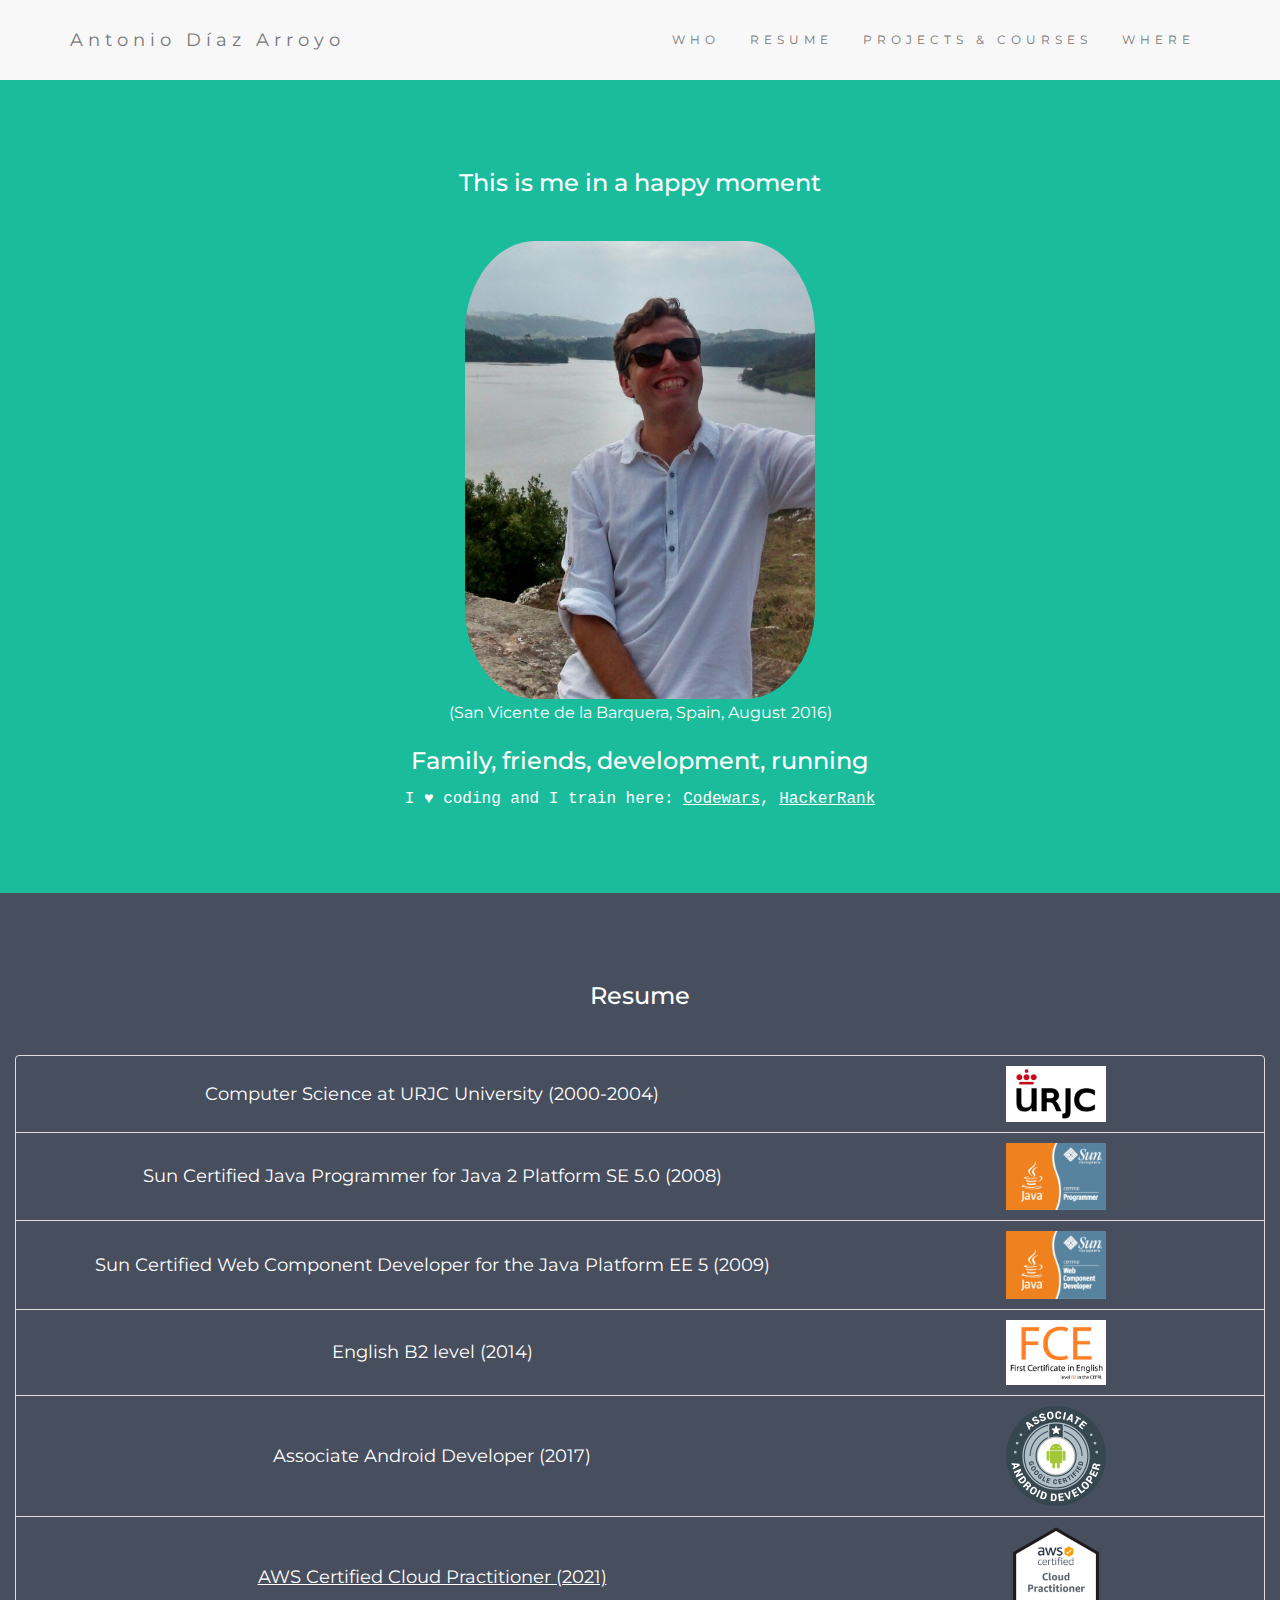
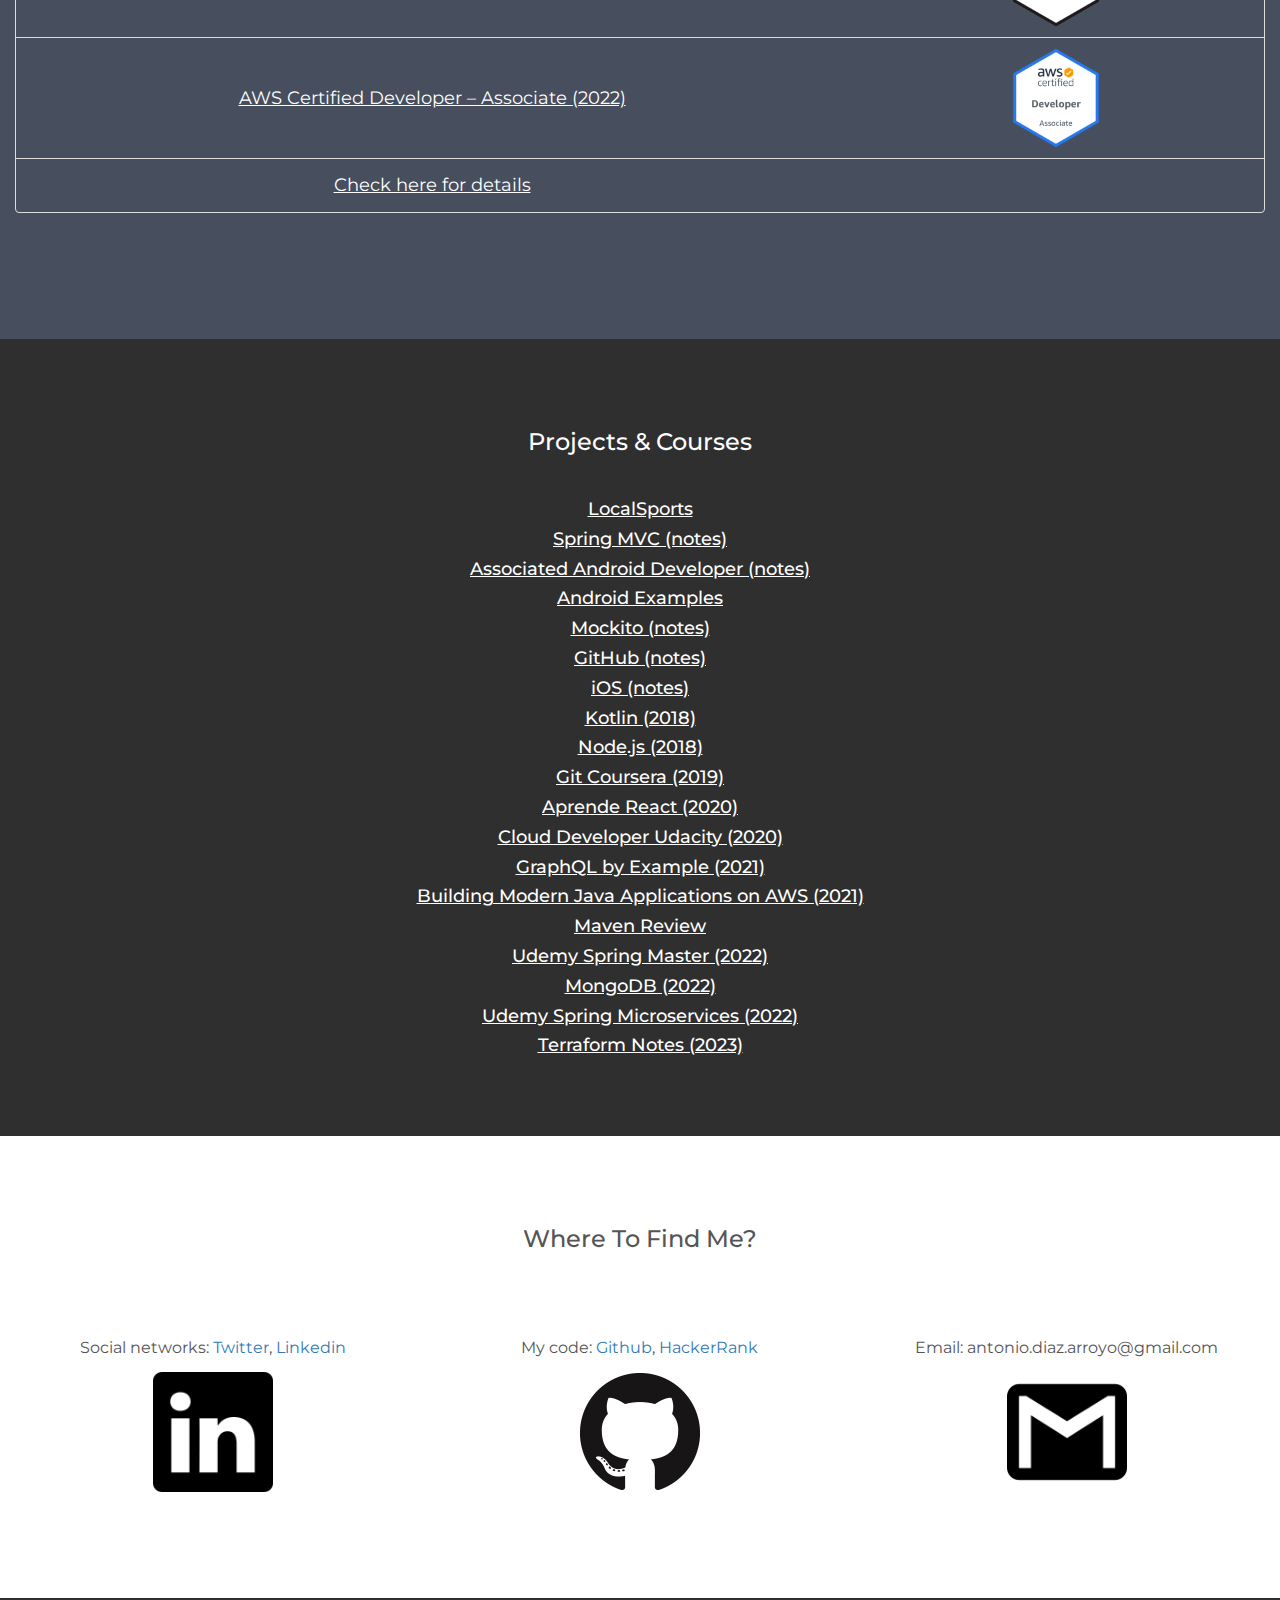
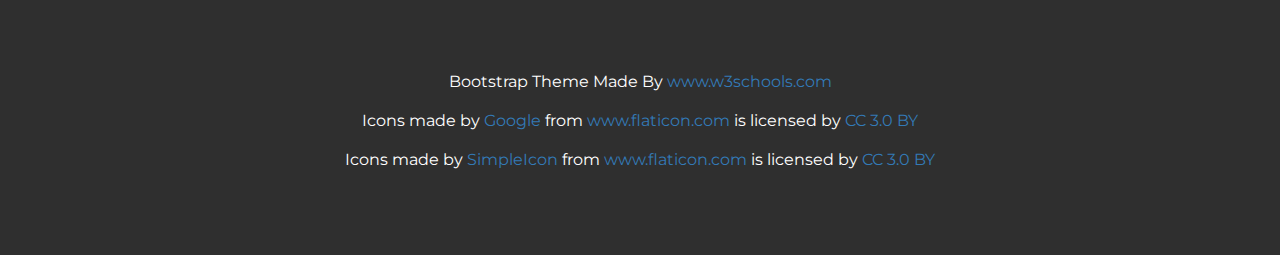
==== commit 2ea22f2d: "adding terraform notes" ====
--- a/index.html
+++ b/index.html
@@ -171,6 +171,7 @@
             <h4><a href="https://github.com/AntonioDiaz/antoniodiaz.github.io/blob/master/notes/udemy_spring_master.md">Udemy Spring Master (2022)</a></h4>
             <h4><a href="https://github.com/AntonioDiaz/playing_mongodb">MongoDB (2022)</a></h4>
             <h4><a href="https://github.com/AntonioDiaz/playing_spring_microservices#readme">Udemy Spring Microservices (2022)</a></h4>  
+            <h4><a href="https://github.com/AntonioDiaz/antoniodiaz.github.io/blob/master/notes/terraform.md">Terraform Notes (2023)</a>            
         </p>
     </div>
     <!-- Third Container (Grid) -->
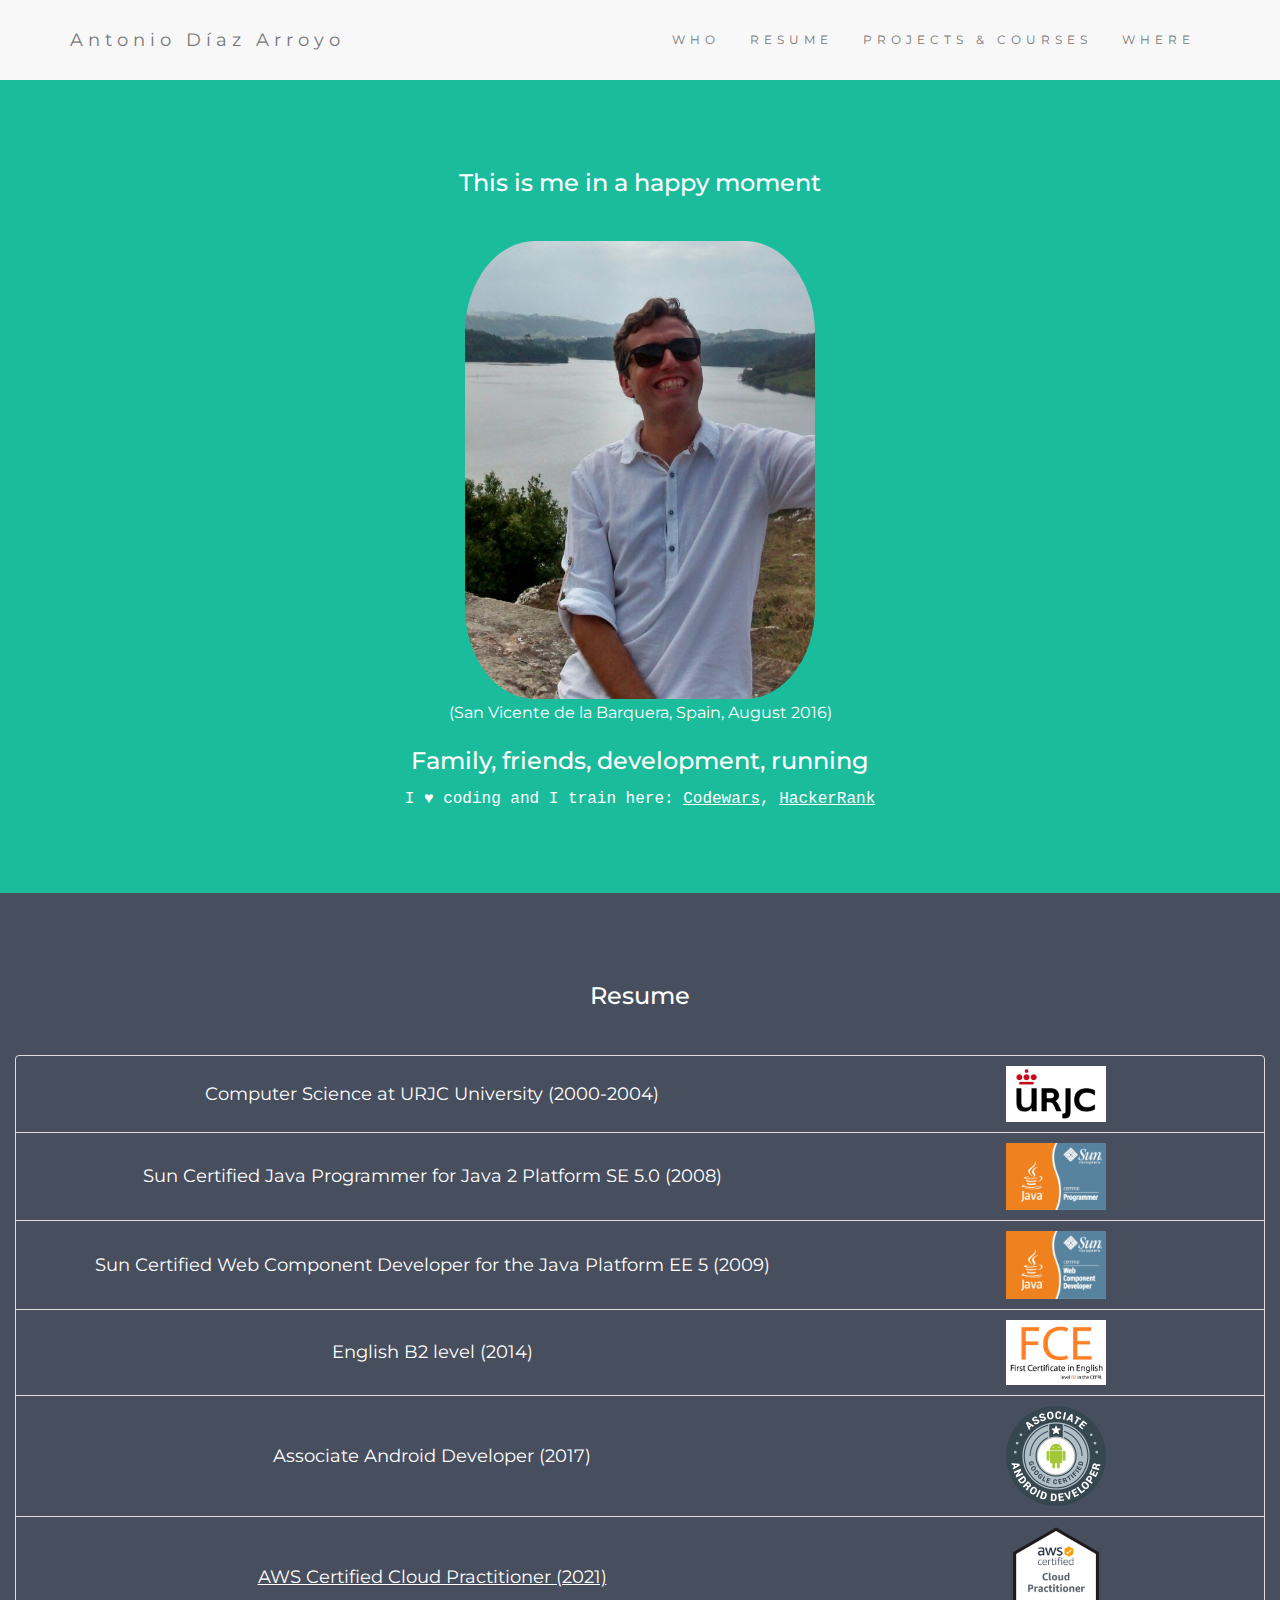
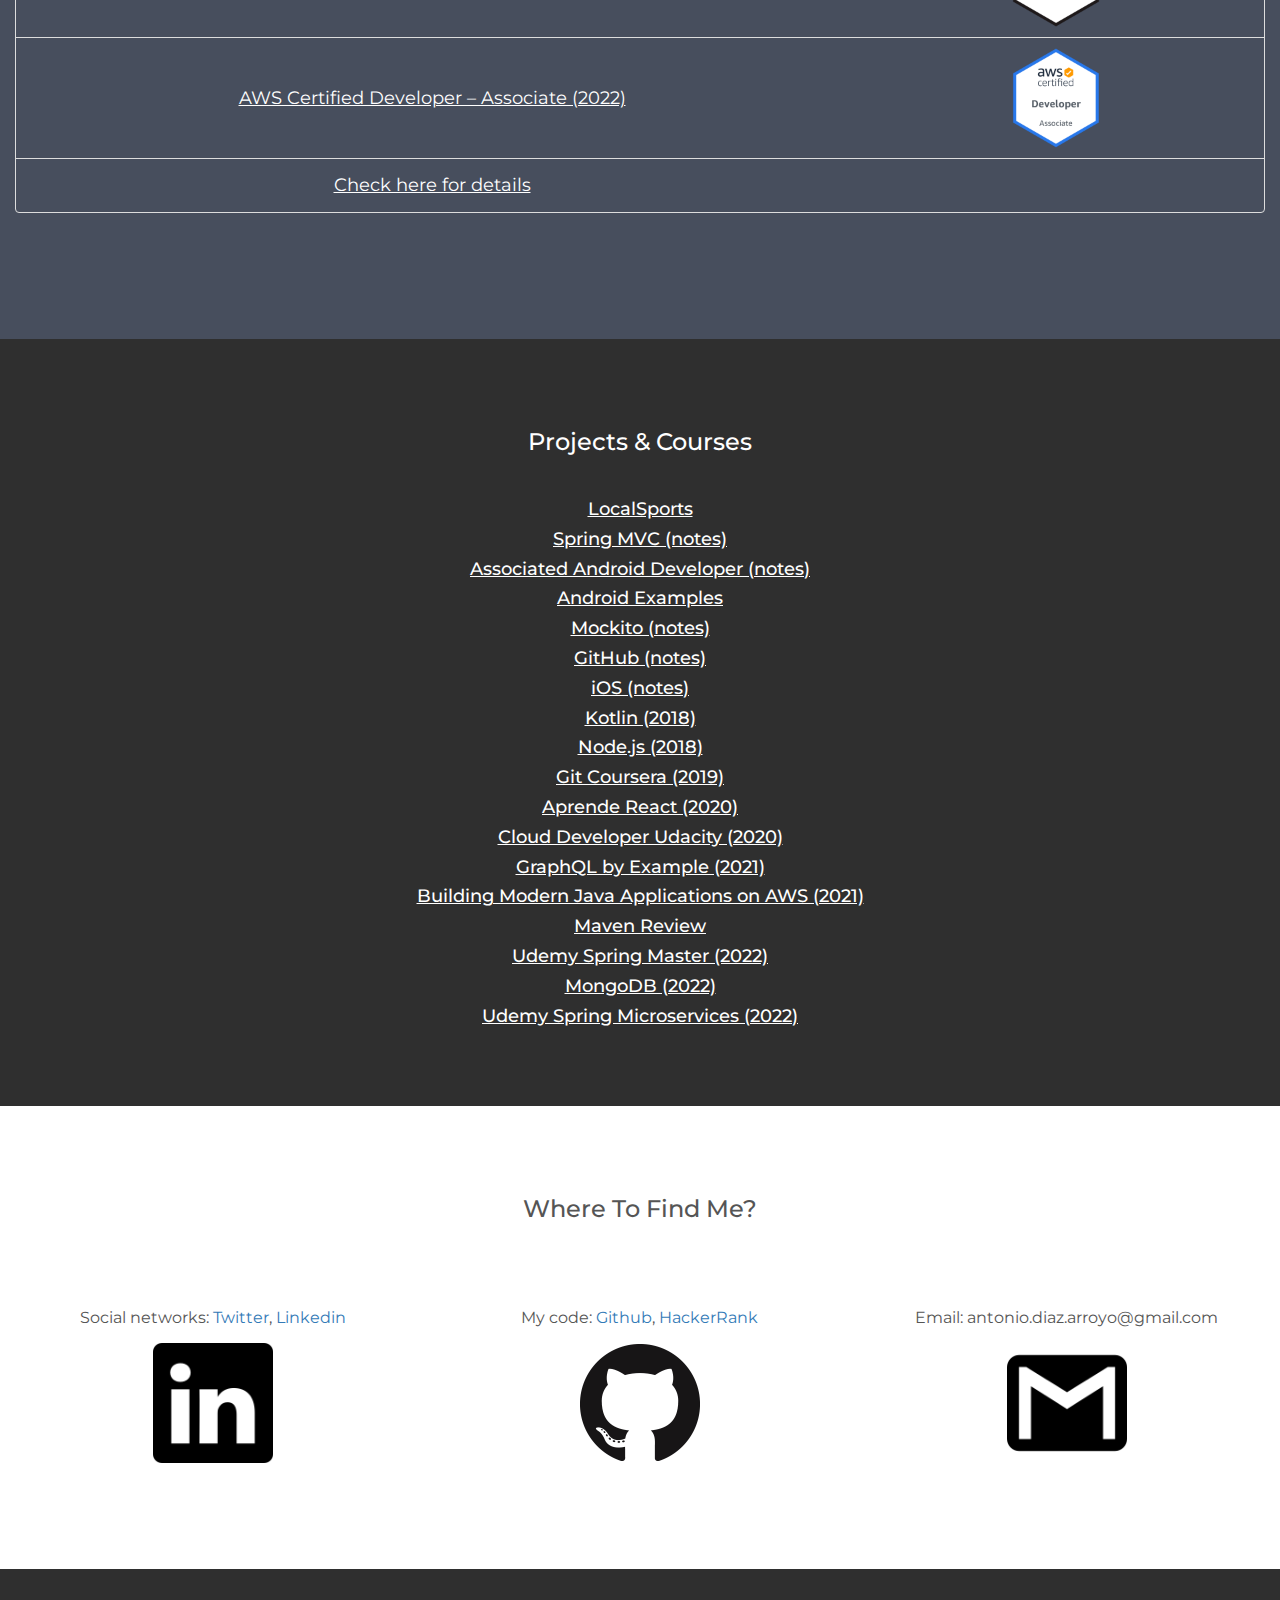
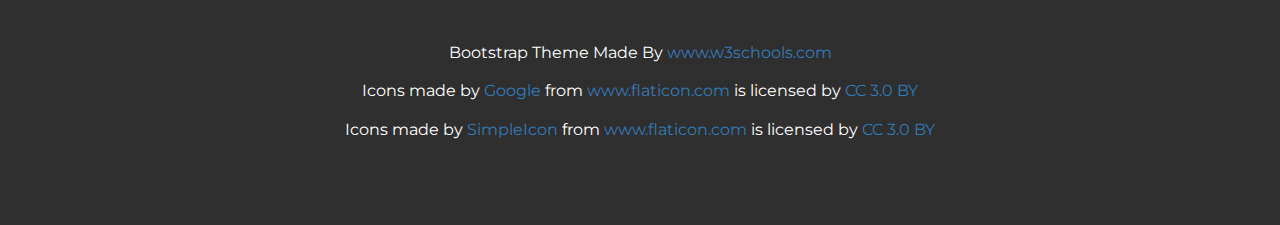
==== commit 082ce10f: "remove terraform link" ====
--- a/index.html
+++ b/index.html
@@ -171,7 +171,7 @@
             <h4><a href="https://github.com/AntonioDiaz/antoniodiaz.github.io/blob/master/notes/udemy_spring_master.md">Udemy Spring Master (2022)</a></h4>
             <h4><a href="https://github.com/AntonioDiaz/playing_mongodb">MongoDB (2022)</a></h4>
             <h4><a href="https://github.com/AntonioDiaz/playing_spring_microservices#readme">Udemy Spring Microservices (2022)</a></h4>  
-            <h4><a href="https://github.com/AntonioDiaz/antoniodiaz.github.io/blob/master/notes/terraform.md">Terraform Notes (2023)</a>            
+            <!--<h4><a href="https://github.com/AntonioDiaz/antoniodiaz.github.io/blob/master/notes/terraform.md">Terraform Notes (2023)</a>-->
         </p>
     </div>
     <!-- Third Container (Grid) -->
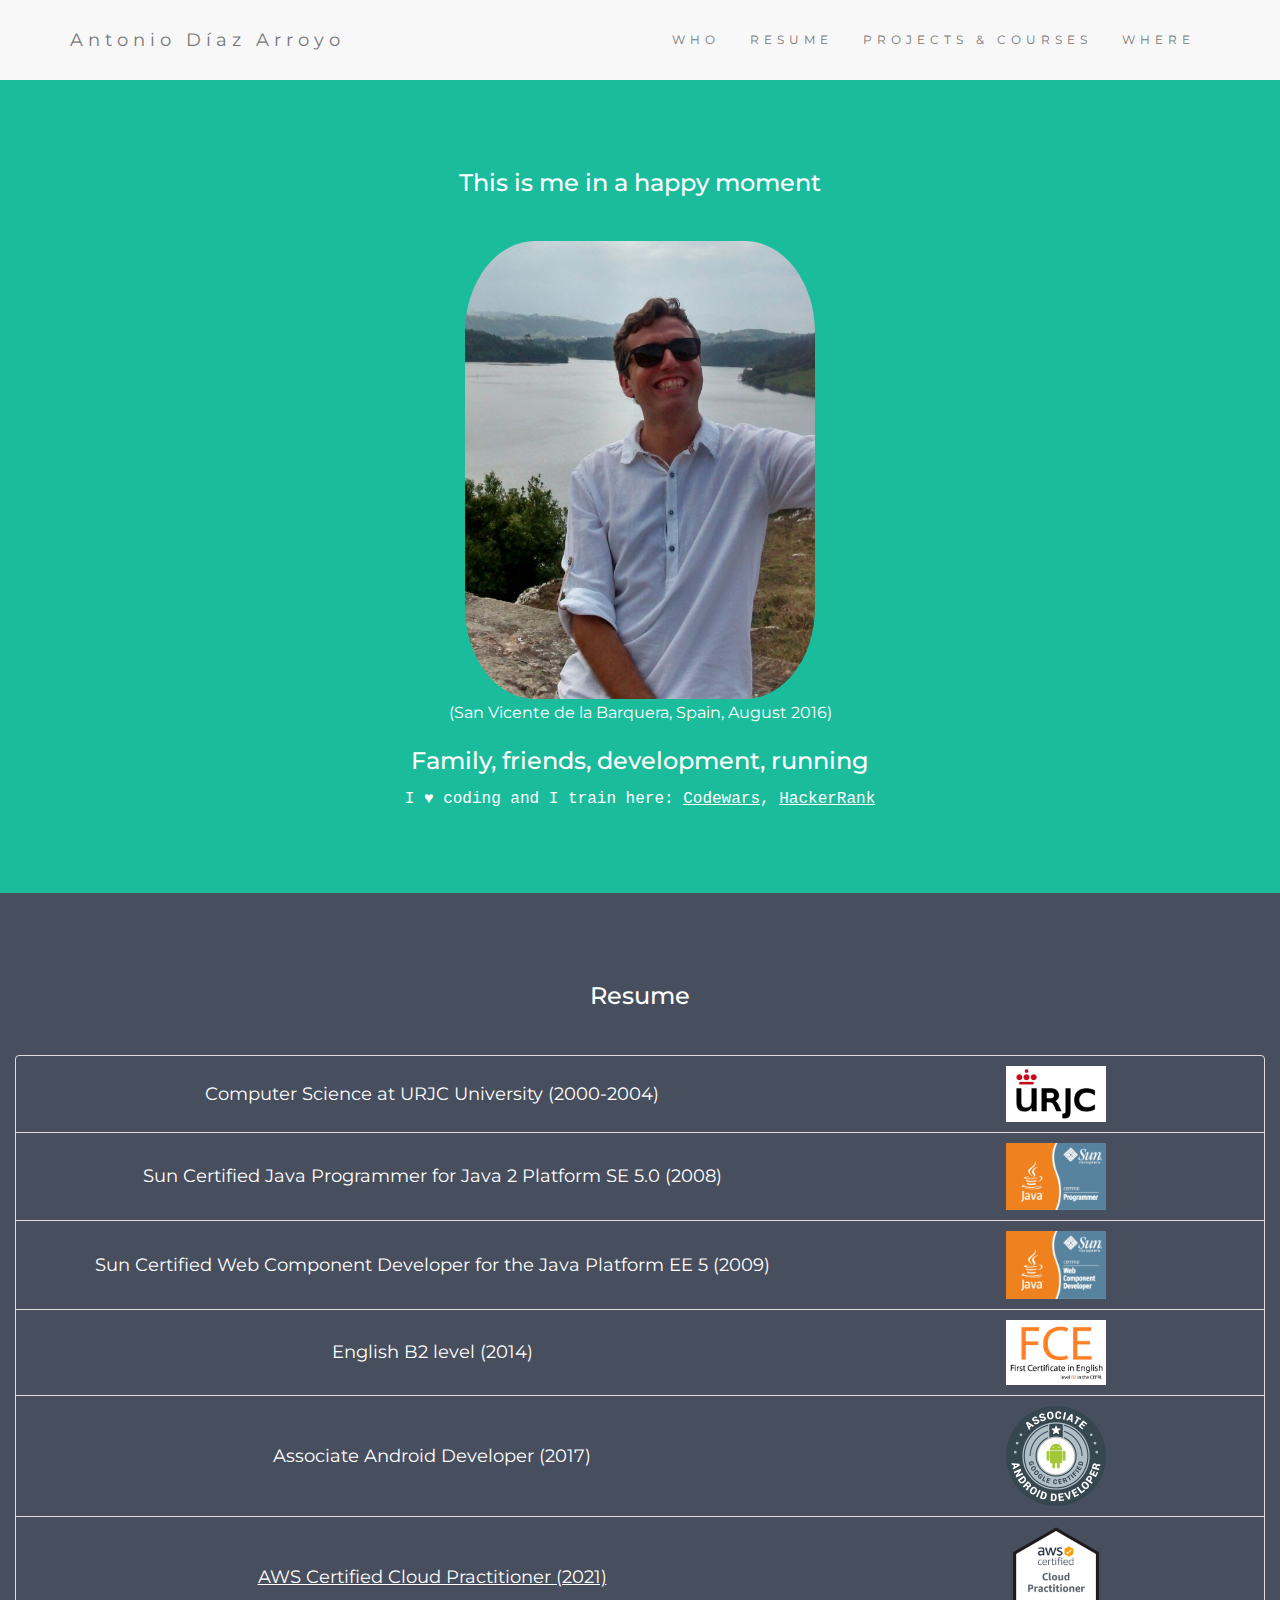
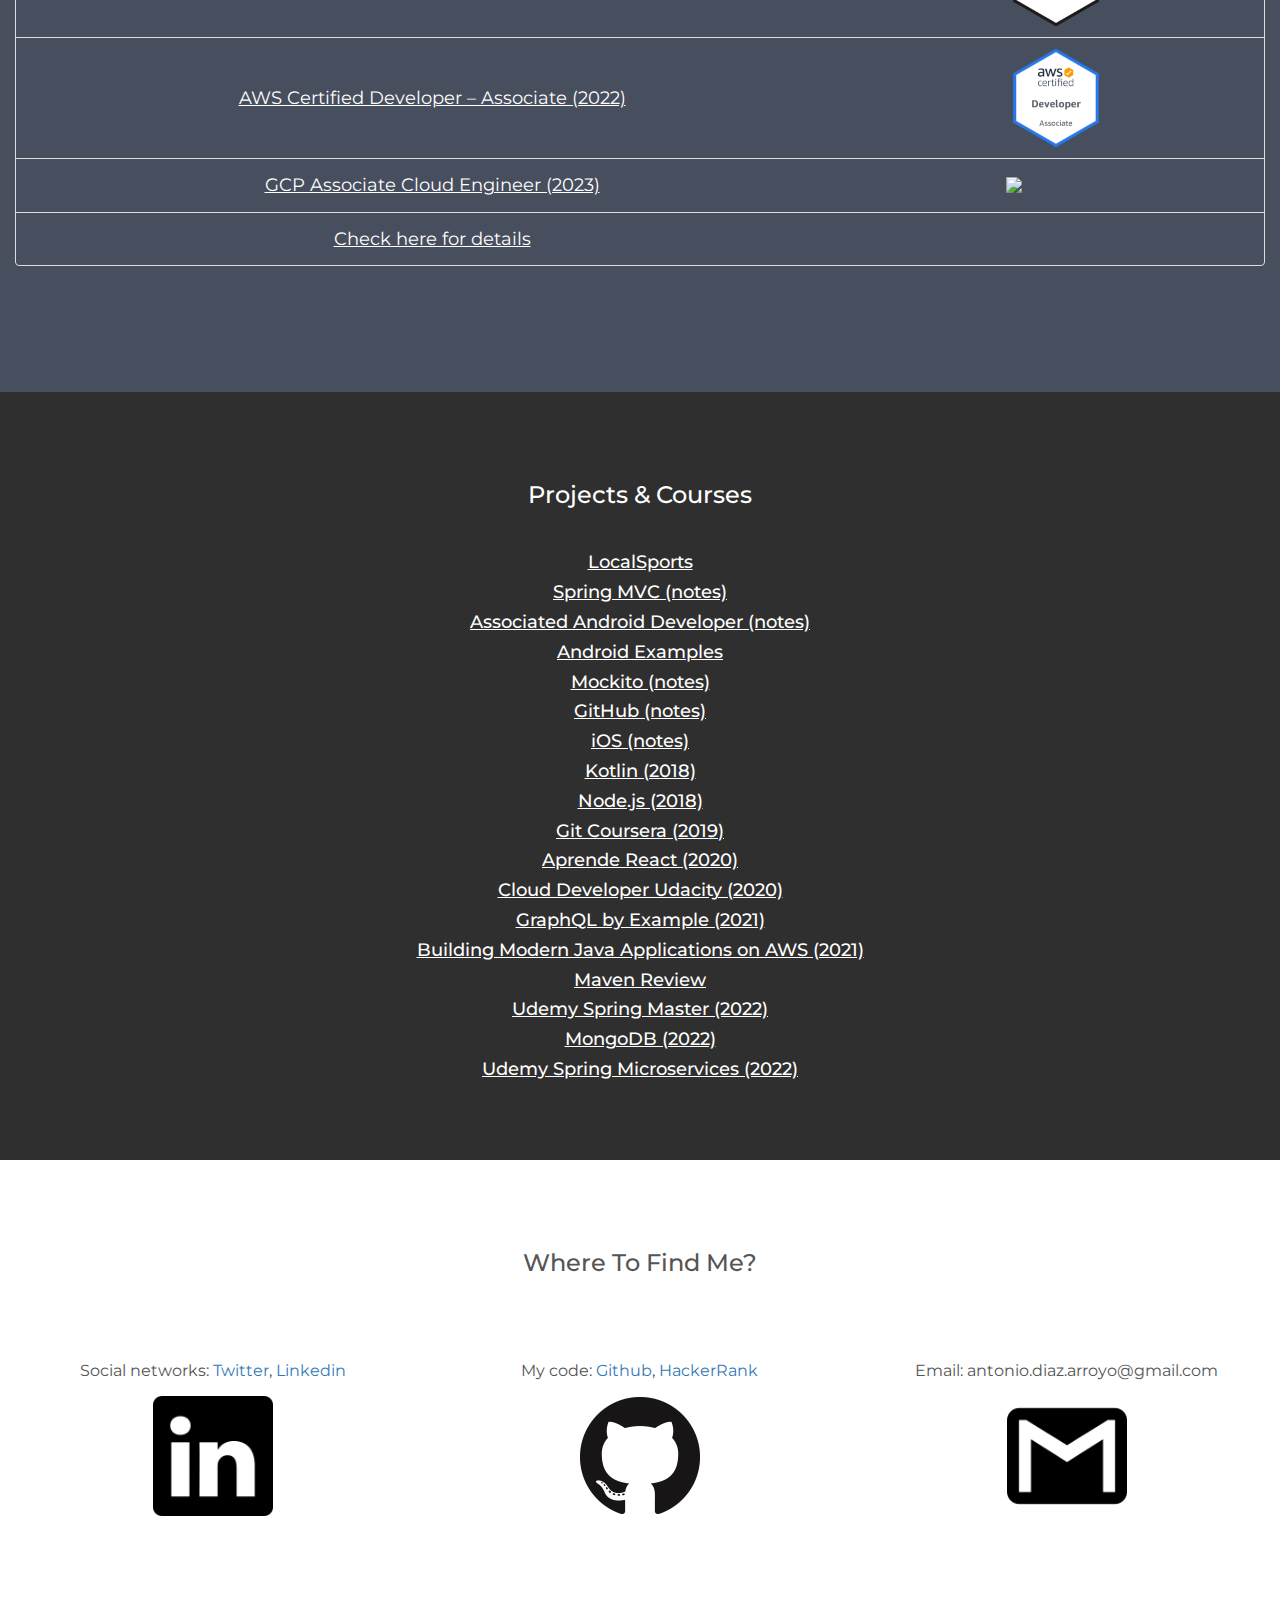
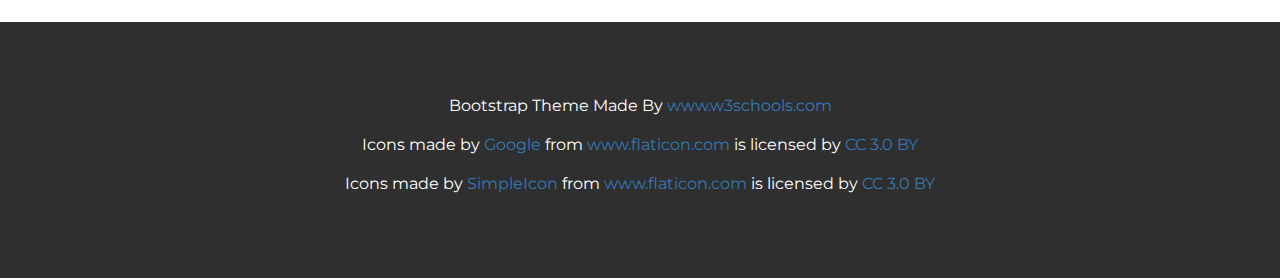
==== commit 244f5fdb: "adding gcp certification" ====
--- a/index.html
+++ b/index.html
@@ -139,6 +139,16 @@
             <li class="list-group-item cv_list">
                 <div class="row div_center">
                     <div class="col-sm-8">
+                        <a href="https://google.accredible.com/4df7dfba-a290-448b-bf8b-8d1ab41af662">GCP Associate Cloud Engineer (2023)</a>
+                    </div>
+                    <div class="col-sm-4">
+                        <img src="gcp-associate-cloud-certificate.png" class="img-responsive center-block" width="100px">
+                    </div>
+                </div>
+            </li>
+            <li class="list-group-item cv_list">
+                <div class="row div_center">
+                    <div class="col-sm-8">
                         <a href="cv.pdf">Check here for details</a>
                     </div>
                     <div class="col-sm-4">
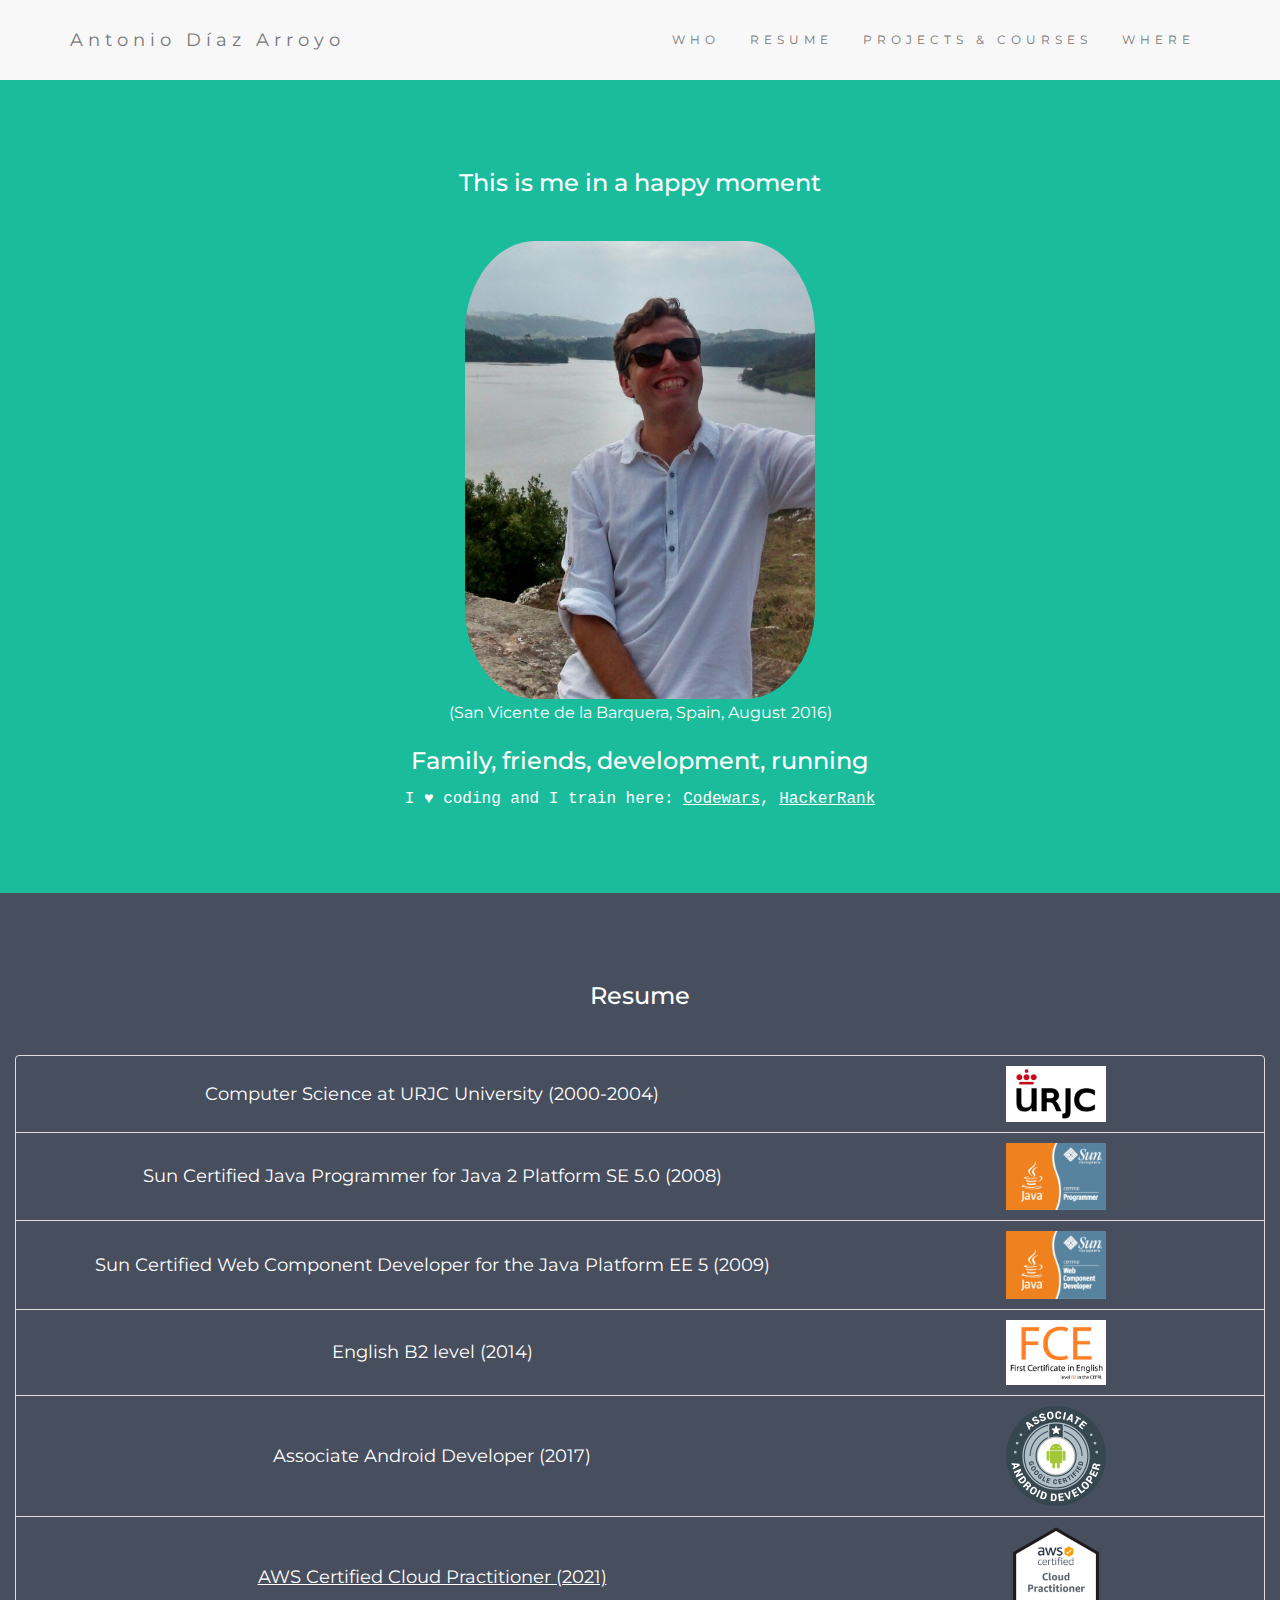
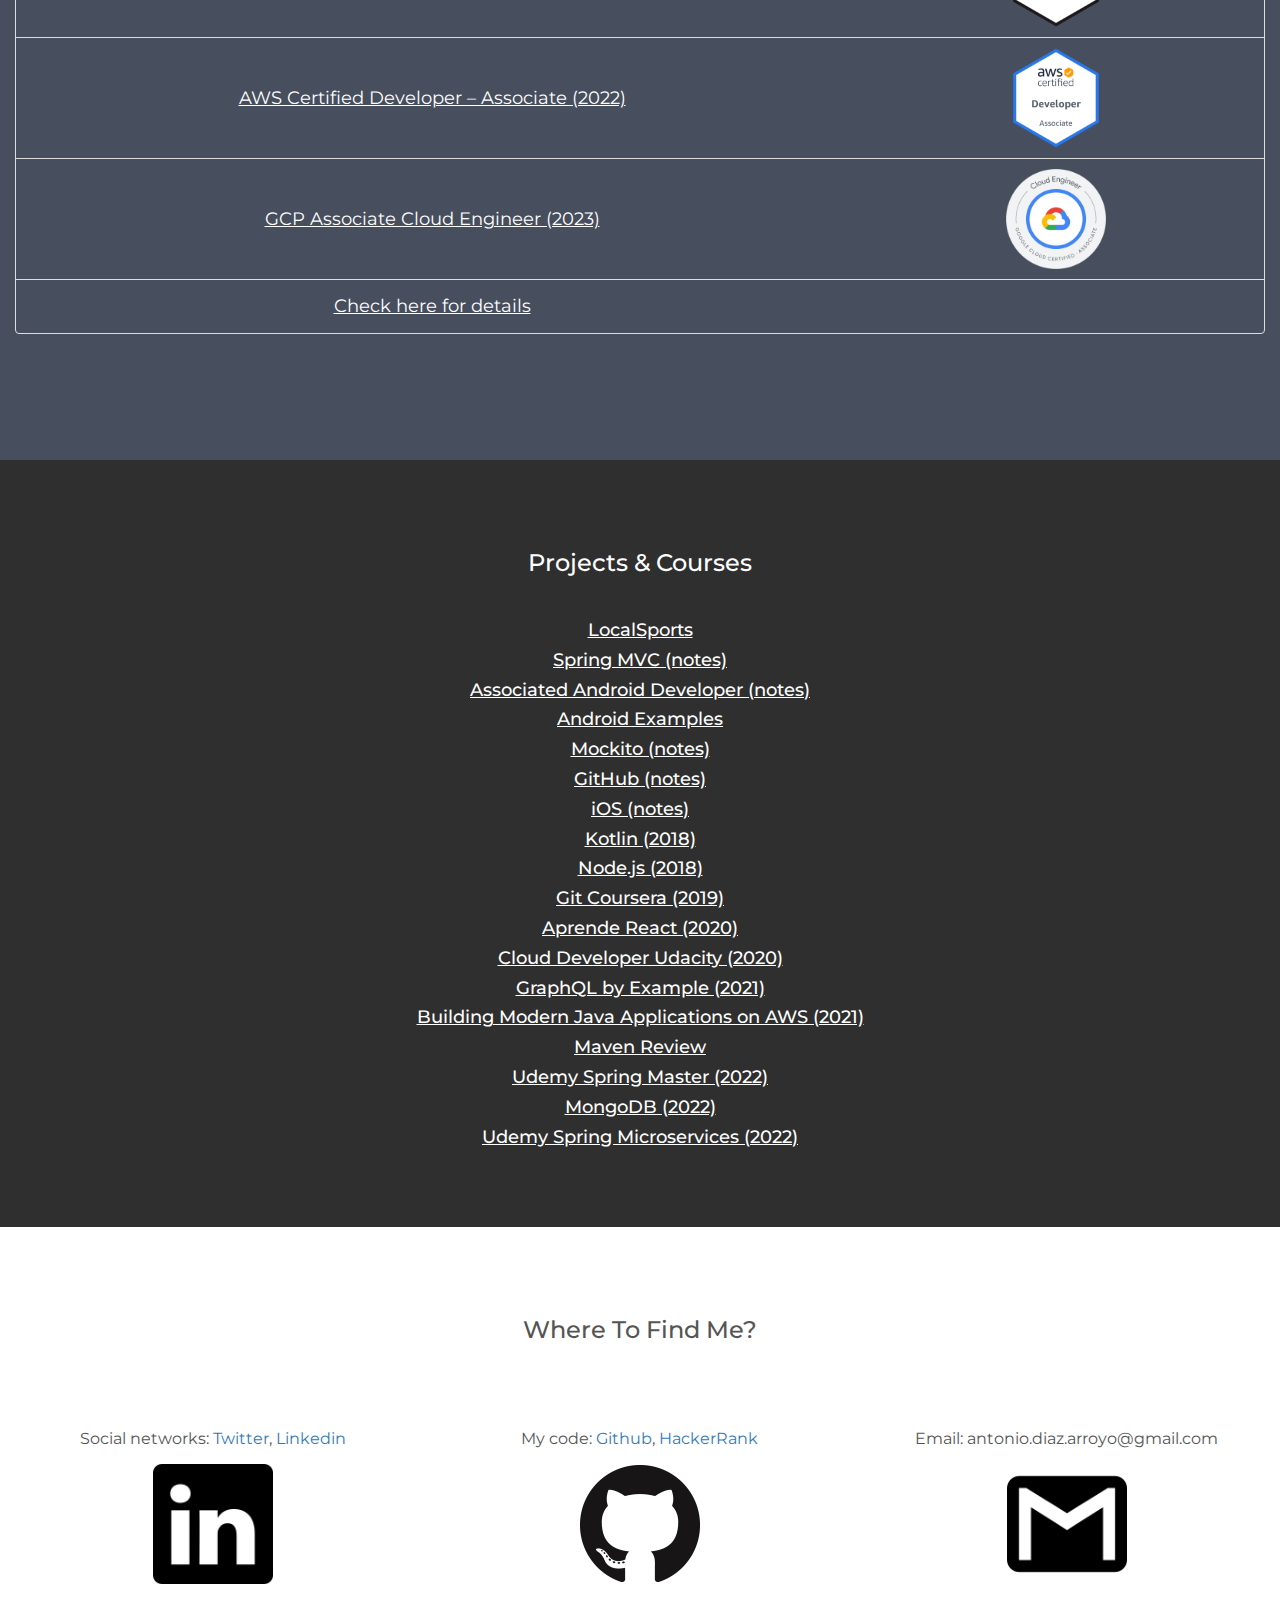
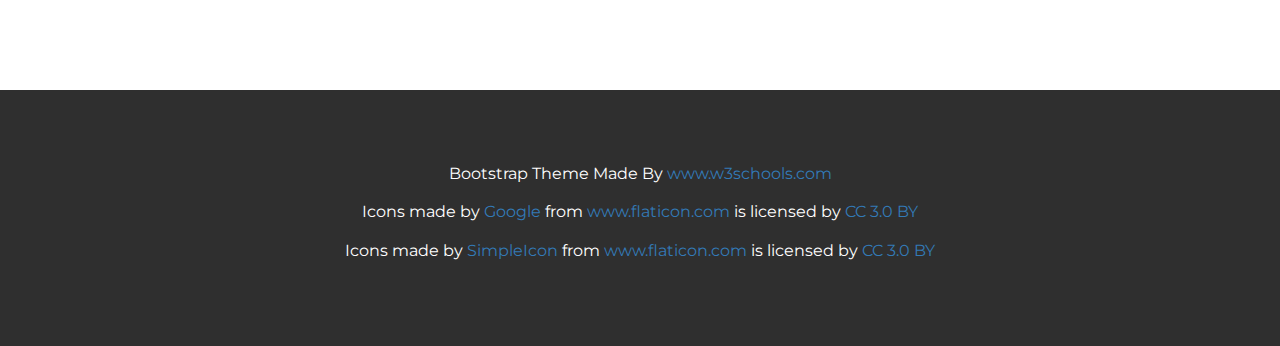
==== commit 908045e1: "image" ====
--- a/index.html
+++ b/index.html
@@ -142,7 +142,7 @@
                         <a href="https://google.accredible.com/4df7dfba-a290-448b-bf8b-8d1ab41af662">GCP Associate Cloud Engineer (2023)</a>
                     </div>
                     <div class="col-sm-4">
-                        <img src="gcp-associate-cloud-certificate.png" class="img-responsive center-block" width="100px">
+                        <img src="images/gcp-associate-cloud-certificate.png" class="img-responsive center-block" width="100px">
                     </div>
                 </div>
             </li>
